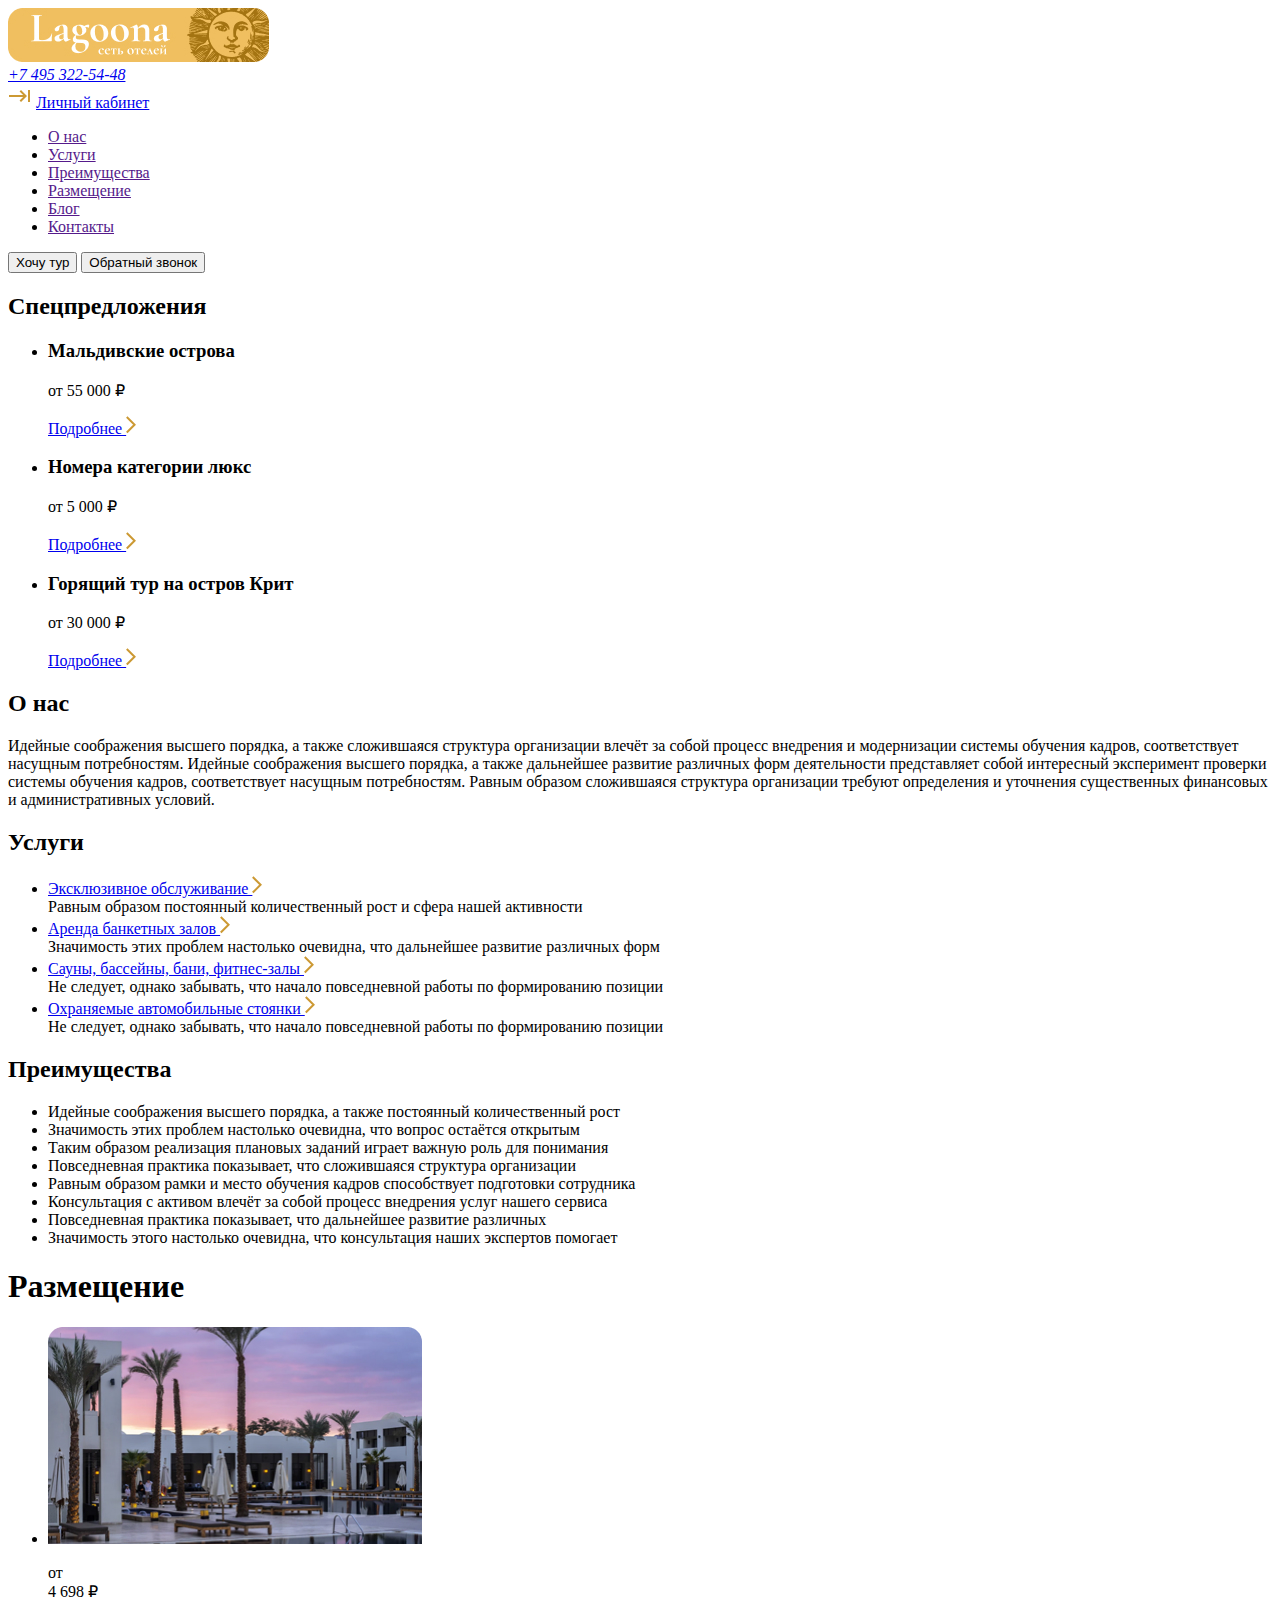
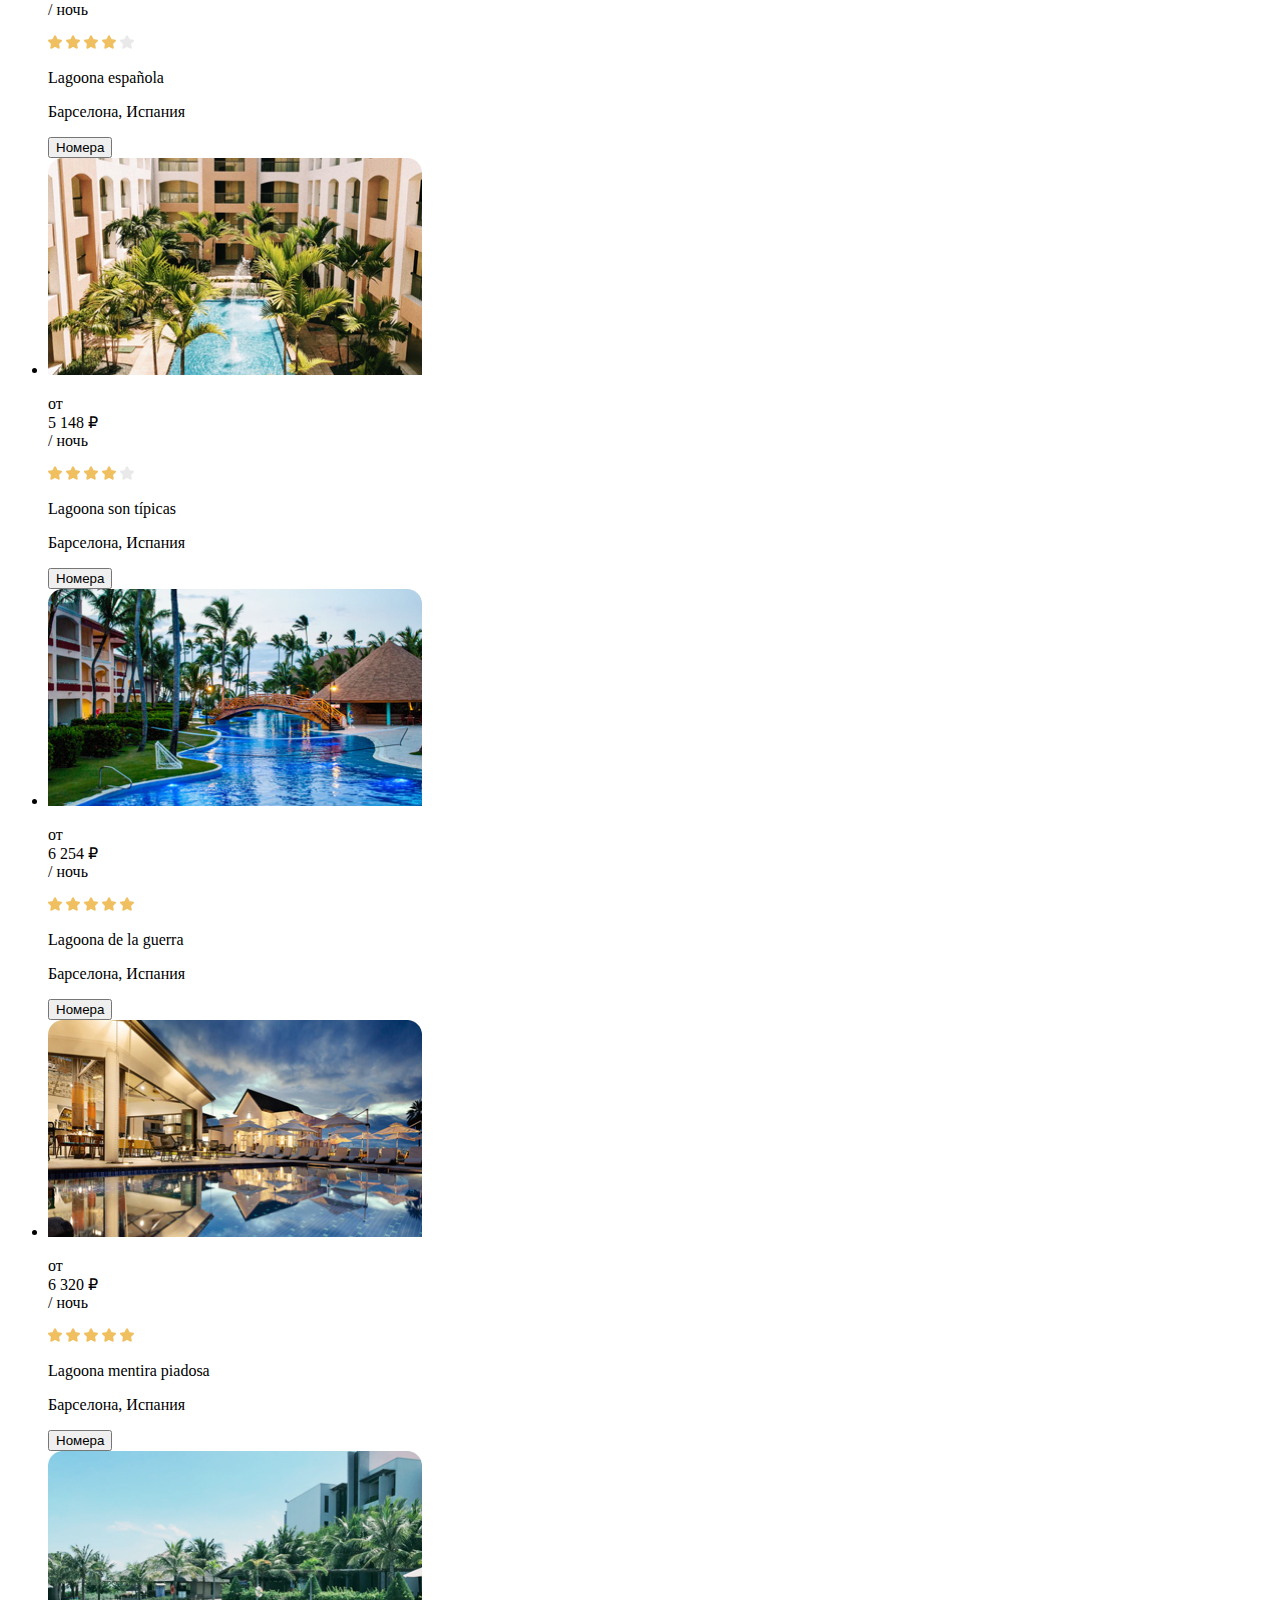
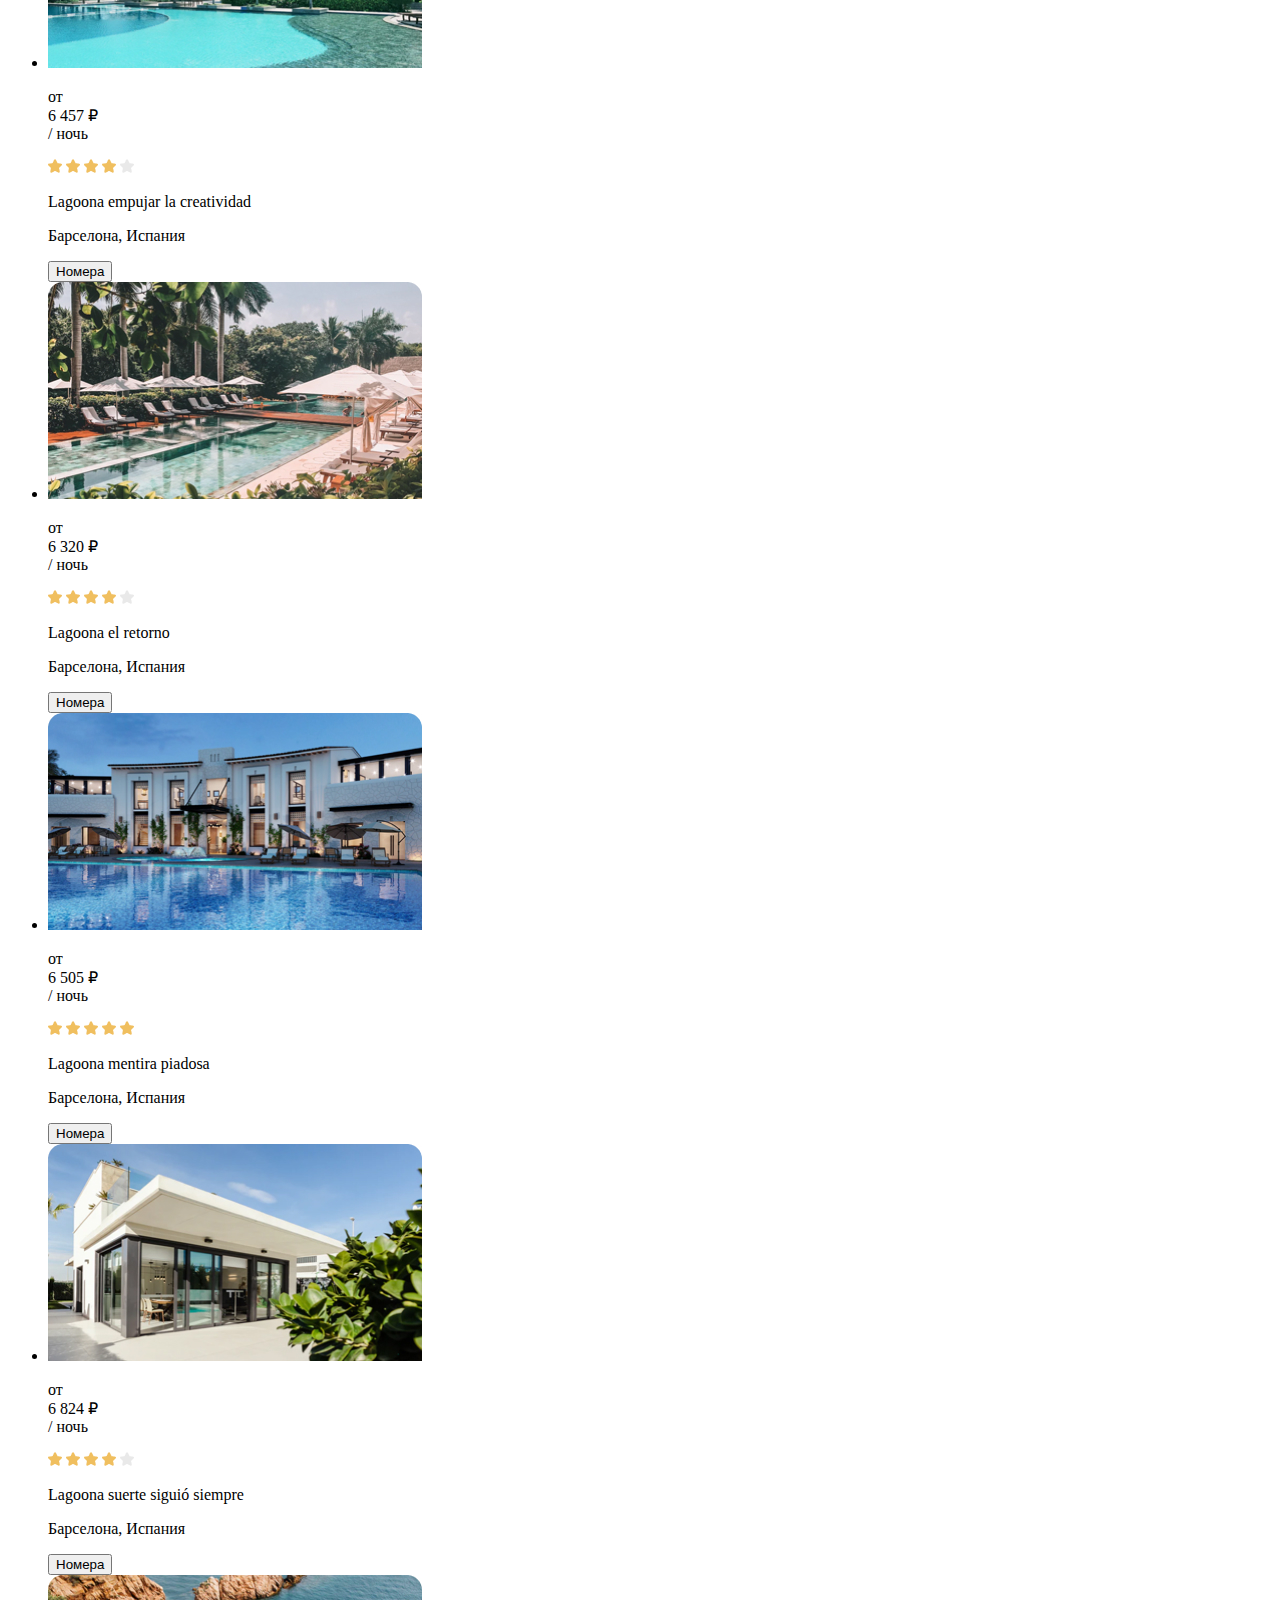
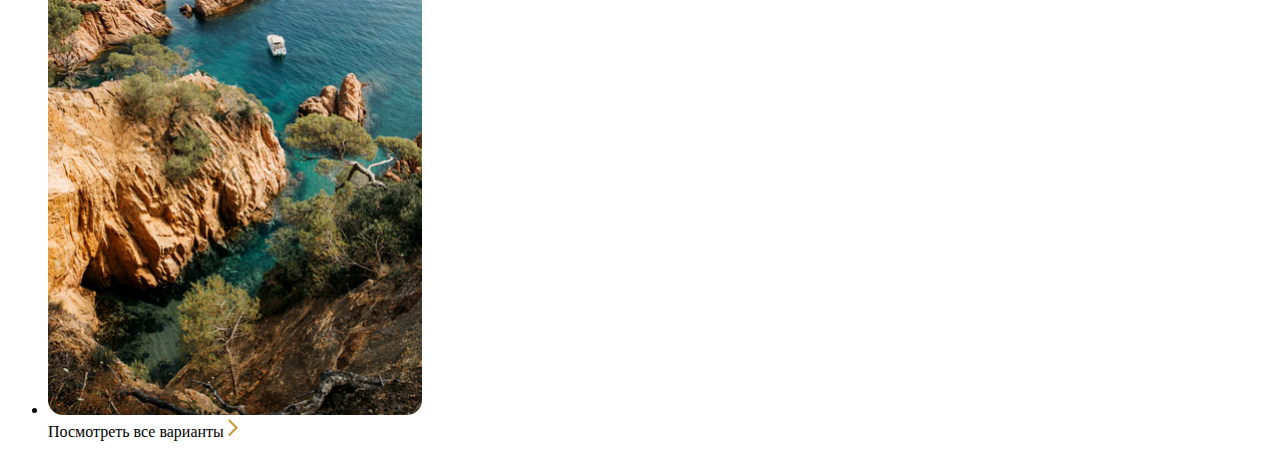
==== hotels.html @ a10544d8 "add hotels.html, folder img" ====
<!DOCTYPE html>
<html lang="en">

<head>
    <meta charset="UTF-8">
    <meta name="viewport" content="width=device-width, initial-scale=1.0">
    <title>Hotels</title>
</head>

<body>
    <header class="header">
        <div class="container">
            <a href="#" class="header-logo">
                <img src="img/logo.jpg" alt="logo" class="header-logo">
            </a>
            <address class="header-contacts">
                <a href="tel:+74953225448">
                    +7&nbsp;495 322-54-48
                </a>
            </address>
            <div class="header-cabinet">
                <svg width="24" height="24" viewbox="0 0 24 24" fill="none" xmlns="http://www.w3.org/2000/svg">
                    <path d="M11.59 7.41L15.17 11H1V13H15.17L11.58 16.59L13 18L19 12L13 6L11.59 7.41ZM20 6V18H22V6H20Z"
                        fill="#CC9933" />
                </svg>
                <a href="#" class="header-cabinet-login">
                    Личный кабинет
                </a>
            </div>
            <div class="header-menu">
                <nav class="header-nav">
                    <ul class="header-list">
                        <li class="header-list-item">
                            <a href="" class="header-link">
                                О нас
                            </a>
                        </li>
                        <li class="header-list-item">
                            <a href="" class="header-link">
                                Услуги
                            </a>
                        </li>
                        <li class="header-list-item">
                            <a href="" class="header-link">
                                Преимущества
                            </a>
                        </li>
                        <li class="header-list-item">
                            <a href="" class="header-link">
                                Размещение
                            </a>
                        </li>
                        <li class="header-list-item">
                            <a href="" class="header-link">
                                Блог
                            </a>
                        </li>
                        <li class="header-list-item">
                            <a href="" class="header-link">
                                Контакты
                            </a>
                        </li>
                    </ul>
                </nav>
                <button class="header-button1">
                    Хочу тур
                </button>
                <button class="header-button2">
                    Обратный звонок
                </button>
            </div>
        </div>
    </header>

    <main class="main">
        <section id="offer" class="offer">
            <div class="container">
                <h2 class="offer-title">
                    Спецпредложения
                </h2>
                <div class="offer-content">
                    <ul class="offer-items">
                        <li class="offer-items">
                            <div class="offer-card">
                                <h3 class="offer-title-card">
                                    Мальдивские острова
                                </h3>
                                <p class="offer-card-price">
                                    от&nbsp;55&nbsp;000&nbsp;₽
                                </p>
                                <a href="#" class="offer-item-more">
                                    Подробнее
                                </a>
                                <svg width="10" height="18" viewbox="0 0 10 18" fill="none"
                                    xmlns="http://www.w3.org/2000/svg">
                                    <path d="M0.778175 1.00002L8.55635 8.7782L0.778175 16.5564" stroke="#CC9933"
                                        stroke-width="2" />
                                </svg>
                            </div>
                        </li>
                        <li class="offer-items">
                            <div class="offer-card">
                                <h3 class="offer-title-card">
                                    Номера категории люкс
                                </h3>
                                <p class="offer-card-price">
                                    от&nbsp;5&nbsp;000&nbsp;₽
                                </p>
                                <a href="#" class="offer-item-more">
                                    Подробнее
                                </a>
                                <svg width="10" height="18" viewbox="0 0 10 18" fill="none"
                                    xmlns="http://www.w3.org/2000/svg">
                                    <path d="M0.778175 1.00002L8.55635 8.7782L0.778175 16.5564" stroke="#CC9933"
                                        stroke-width="2" />
                                </svg>
                            </div>
                        </li>
                        <li class="offer-items">
                            <div class="offer-card">
                                <h3 class="offer-title-card">
                                    Горящий тур на&nbsp;остров Крит
                                </h3>
                                <p class="offer-card-price">
                                    от&nbsp;30&nbsp;000&nbsp;₽
                                </p>
                                <a href="#" class="offer-item-more">
                                    Подробнее
                                </a>
                                <svg width="10" height="18" viewbox="0 0 10 18" fill="none"
                                    xmlns="http://www.w3.org/2000/svg">
                                    <path d="M0.778175 1.00002L8.55635 8.7782L0.778175 16.5564" stroke="#CC9933"
                                        stroke-width="2" />
                                </svg>
                            </div>
                        </li>
                    </ul>
                </div>
            </div>
        </section>
        <section id="about" class="about">
            <h2 class="about-title">
                О&nbsp;нас
            </h2>
            <p class="about-content">
                Идейные соображения высшего порядка, а&nbsp;также сложившаяся структура организации влечёт за&nbsp;собой
                процесс внедрения и&nbsp;модернизации системы обучения кадров, соответствует насущным потребностям.
                Идейные соображения высшего порядка, а&nbsp;также дальнейшее развитие различных форм деятельности
                представляет собой интересный эксперимент проверки системы обучения кадров, соответствует насущным
                потребностям. Равным образом сложившаяся структура организации требуют определения и&nbsp;уточнения
                существенных финансовых
                и&nbsp;административных условий.
            </p>
        </section>
        <section id="services" class="services">
            <div class="container">
                <h2 class="services-title">
                    Услуги
                </h2>
                <div class="services-content">
                    <ul class="services-items">
                        <li class="services-items">
                            <div class="services-card">
                                <a href="#" class="services-link">
                                    Эксклюзивное обслуживание
                                </a>
                                <svg width="10" height="18" viewbox="0 0 10 18" fill="none"
                                    xmlns="http://www.w3.org/2000/svg">
                                    <path d="M0.778175 1.00002L8.55635 8.7782L0.778175 16.5564" stroke="#CC9933"
                                        stroke-width="2" />
                                </svg>
                                <div class="services-card-content">
                                    Равным образом постоянный количественный рост и&nbsp;сфера нашей активности
                                </div>
                            </div>
                        </li>
                        <li class="services-items">
                            <div class="services-card">
                                <a href="#" class="services-link">
                                    Аренда банкетных залов
                                </a>
                                <svg width="10" height="18" viewbox="0 0 10 18" fill="none"
                                    xmlns="http://www.w3.org/2000/svg">
                                    <path d="M0.778175 1.00002L8.55635 8.7782L0.778175 16.5564" stroke="#CC9933"
                                        stroke-width="2" />
                                </svg>
                                <div class="services-card-content">
                                    Значимость этих проблем настолько очевидна, что дальнейшее развитие различных форм
                                </div>
                            </div>
                        </li>
                        <li class="services-items">
                            <div class="services-card">
                                <a href="#" class="services-link">
                                    Сауны, бассейны, бани, фитнес-залы
                                </a>
                                <svg width="10" height="18" viewbox="0 0 10 18" fill="none"
                                    xmlns="http://www.w3.org/2000/svg">
                                    <path d="M0.778175 1.00002L8.55635 8.7782L0.778175 16.5564" stroke="#CC9933"
                                        stroke-width="2" />
                                </svg>
                                <div class="services-card-content">
                                    Не&nbsp;следует, однако забывать, что начало повседневной работы
                                    по&nbsp;формированию позиции
                                </div>
                            </div>
                        </li>
                        <li class="services-items">
                            <div class="services-card">
                                <a href="#" class="services-link">
                                    Охраняемые автомобильные стоянки
                                </a>
                                <svg width="10" height="18" viewbox="0 0 10 18" fill="none"
                                    xmlns="http://www.w3.org/2000/svg">
                                    <path d="M0.778175 1.00002L8.55635 8.7782L0.778175 16.5564" stroke="#CC9933"
                                        stroke-width="2" />
                                </svg>
                                <div class="services-card-content">
                                    Не&nbsp;следует, однако забывать, что начало повседневной работы
                                    по&nbsp;формированию позиции
                                </div>
                            </div>
                        </li>
                    </ul>
                </div>
            </div>
        </section>
        <section id="advantages" class="advantages">
            <div class="container">
                <h2 class="advantages-title">
                    Преимущества
                </h2>
                <ul class="advantages-items">
                    <li class="advantages-items">
                        <div class="advantages-card">
                            Идейные соображения высшего порядка, а&nbsp;также постоянный количественный рост
                        </div>
                    </li>
                    <li class="advantages-items">
                        <div class="advantages-card">
                            Значимость этих проблем настолько очевидна, что вопрос остаётся открытым
                        </div>
                    </li>
                    <li class="advantages-items">
                        <div class="advantages-card">
                            Таким образом реализация плановых заданий играет важную роль для понимания
                        </div>
                    </li>
                    <li class="advantages-items">
                        <div class="advantages-card">
                            Повседневная практика показывает, что сложившаяся структура организации
                        </div>
                    </li>
                    <li class="advantages-items">
                        <div class="advantages-card">
                            Равным образом рамки и&nbsp;место обучения кадров способствует подготовки сотрудника
                        </div>
                    </li>
                    <li class="advantages-items">
                        <div class="advantages-card">
                            Консультация с&nbsp;активом влечёт за&nbsp;собой процесс внедрения услуг нашего сервиса
                        </div>
                    </li>
                    <li class="advantages-items">
                        <div class="advantages-card">
                            Повседневная практика показывает, что дальнейшее развитие различных
                        </div>
                    </li>
                    <li class="advantages-items">
                        <div class="advantages-card">
                            Значимость этого настолько очевидна, что консультация наших экспертов помогает
                        </div>
                    </li>
                </ul>
            </div>
        </section>
        <section id="placing" class="placing">
            <div class="container">
                <h1 class="placing-title">
                    Размещение
                </h1>
                <ul class="placing-items">
                    <li class="placing-items">
                        <img src="img/1.jpg" alt="отель Lagoona española" class="placing-image">
                        <p class="placing-price">
                        <div class="placing-price-from">
                            от
                        </div>
                        <div class="placing-cost">
                            4&nbsp;698&nbsp;₽
                        </div>
                        <div class="placing-price-night">
                            / ночь
                        </div>
                        </p>
                        <div class="rating">
                            <img src="img/star.png" alt="Рейтинг отеля 4 из 5">
                            <img src="img/star.png" alt="">
                            <img src="img/star.png" alt="">
                            <img src="img/star.png" alt="">
                            <img src="img/empty-star.png" alt="">
                        </div>
                        <p class="placing-location-onspain">
                            Lagoona espa&ntilde;ola
                        </p>
                        <p class="placing-location-russian">
                            Барселона, Испания
                        </p>
                        <button class="placing-btn">
                            Номера
                        </button>
                    </li>
                    <li class="placing-items">
                        <img src="img/2.jpg" alt="Lagoona son típicas" class="placing-image">
                        <p class="placing-price">
                        <div class="placing-price-from">
                            от
                        </div>
                        <div class="placing-cost">
                            5&nbsp;148&nbsp;₽
                        </div>
                        <div class="placing-price-night">
                            / ночь
                        </div>
                        </p>
                        <div class="rating">
                            <img src="img/star.png" alt="Рейтинг отеля 4 из 5">
                            <img src="img/star.png" alt="">
                            <img src="img/star.png" alt="">
                            <img src="img/star.png" alt="">
                            <img src="img/empty-star.png" alt="">
                        </div>
                        <p class="placing-location-onspain">
                            Lagoona son t&iacute;picas
                        </p>
                        <p class="placing-location-russian">
                            Барселона, Испания
                        </p>
                        <button class="placing-btn">
                            Номера
                        </button>
                    </li>
                    <li class="placing-items">
                        <img src="img/3.jpg" alt="Lagoona de la guerra" class="placing-image">
                        <p class="placing-price">
                        <div class="placing-price-from">
                            от
                        </div>
                        <div class="placing-cost">
                            6&nbsp;254&nbsp;₽
                        </div>
                        <div class="placing-price-night">
                            / ночь
                        </div>
                        </p>
                        <div class="rating">
                            <img src="img/star.png" alt="Рейтинг отеля 5 из 5">
                            <img src="img/star.png" alt="">
                            <img src="img/star.png" alt="">
                            <img src="img/star.png" alt="">
                            <img src="img/star.png" alt="">
                        </div>
                        <p class="placing-location-onspain">
                            Lagoona de&nbsp;la&nbsp;guerra
                        </p>
                        <p class="placing-location-russian">
                            Барселона, Испания
                        </p>
                        <button class="placing-btn">
                            Номера
                        </button>
                    </li>
                    <li class="placing-items">
                        <img src="img/4.jpg" alt="отель Lagoona mentira piadosa" class="placing-image">
                        <p class="placing-price">
                        <div class="placing-price-from">
                            от
                        </div>
                        <div class="placing-cost">
                            6&nbsp;320&nbsp;₽
                        </div>
                        <div class="placing-price-night">
                            / ночь
                        </div>
                        </p>
                        <div class="rating">
                            <img src="img/star.png" alt="Рейтинг отеля 5 из 5">
                            <img src="img/star.png" alt="">
                            <img src="img/star.png" alt="">
                            <img src="img/star.png" alt="">
                            <img src="img/star.png" alt="">
                        </div>
                        <p class="placing-location-onspain">
                            Lagoona mentira piadosa
                        </p>
                        <p class="placing-location-russian">
                            Барселона, Испания
                        </p>
                        <button class="placing-btn">
                            Номера
                        </button>
                    </li>
                    <li class="placing-items">
                        <img src="img/5.jpg" alt="Lagoona empujar la creatividad" class="placing-image">
                        <p class="placing-price">
                        <div class="placing-price-from">
                            от
                        </div>
                        <div class="placing-cost">
                            6&nbsp;457&nbsp;₽
                        </div>
                        <div class="placing-price-night">
                            / ночь
                        </div>
                        </p>
                        <div class="rating">
                            <img src="img/star.png" alt="Рейтинг отеля 4 из 5">
                            <img src="img/star.png" alt="">
                            <img src="img/star.png" alt="">
                            <img src="img/star.png" alt="">
                            <img src="img/empty-star.png" alt="">
                        </div>
                        <p class="placing-location-onspain">
                            Lagoona empujar la&nbsp;creatividad
                        </p>
                        <p class="placing-location-russian">
                            Барселона, Испания
                        </p>
                        <button class="placing-btn">
                            Номера
                        </button>
                    </li>
                    <li class="placing-items">
                        <img src="img/6.jpg" alt="отель Lagoona el retorno" class="placing-image">
                        <p class="placing-price">
                        <div class="placing-price-from">
                            от
                        </div>
                        <div class="placing-cost">
                            6&nbsp;320&nbsp;₽
                        </div>
                        <div class="placing-price-night">
                            / ночь
                        </div>
                        </p>
                        <div class="rating">
                            <img src="img/star.png" alt="Рейтинг отеля 4 из 5">
                            <img src="img/star.png" alt="">
                            <img src="img/star.png" alt="">
                            <img src="img/star.png" alt="">
                            <img src="img/empty-star.png" alt="">
                        </div>
                        <p class="placing-location-onspain">
                            Lagoona el&nbsp;retorno
                        </p>
                        <p class="placing-location-russian">
                            Барселона, Испания
                        </p>
                        <button class="placing-btn">
                            Номера
                        </button>
                    </li>
                    <li class="placing-items">
                        <img src="img/7.jpg" alt="отель Lagoona mentira piadosa" class="placing-image">
                        <p class="placing-price">
                        <div class="placing-price-from">
                            от
                        </div>
                        <div class="placing-cost">
                            6&nbsp;505&nbsp;₽
                        </div>
                        <div class="placing-price-night">
                            / ночь
                        </div>
                        </p>
                        <div class="rating">
                            <img src="img/star.png" alt="Рейтинг отеля 5 из 5">
                            <img src="img/star.png" alt="">
                            <img src="img/star.png" alt="">
                            <img src="img/star.png" alt="">
                            <img src="img/star.png" alt="">
                        </div>
                        <p class="placing-location-onspain">
                            Lagoona mentira piadosa
                        </p>
                        <p class="placing-location-russian">
                            Барселона, Испания
                        </p>
                        <button class="placing-btn">
                            Номера
                        </button>
                    </li>
                    <li class="placing-items">
                        <img src="img/8.jpg" alt="отель Lagoona suerte siguió siempre" class="placing-image">
                        <p class="placing-price">
                        <div class="placing-price-from">
                            от
                        </div>
                        <div class="placing-cost">
                            6&nbsp;824&nbsp;₽
                        </div>
                        <div class="placing-price-night">
                            / ночь
                        </div>
                        </p>
                        <div class="rating">
                            <img src="img/star.png" alt="Рейтинг отеля 4 из 5">
                            <img src="img/star.png" alt="">
                            <img src="img/star.png" alt="">
                            <img src="img/star.png" alt="">
                            <img src="img/empty-star.png" alt="">
                        </div>
                        <p class="placing-location-onspain">
                            Lagoona suerte sigui&oacute; siempre
                        </p>
                        <p class="placing-location-russian">
                            Барселона, Испания
                        </p>
                        <button class="placing-btn">
                            Номера
                        </button>
                    </li>
                    <li class="placing-items">
                        <img src="img/9.jpg" alt="просмотреть все варианты" class="placing-image">
                        <div class="placing-showmore">
                            Посмотреть все варианты
                            <svg width="10" height="18" viewbox="0 0 10 18" fill="none"
                                xmlns="http://www.w3.org/2000/svg">
                                <path d="M0.778175 1.00002L8.55635 8.7782L0.778175 16.5564" stroke="#CC9933"
                                    stroke-width="2" />
                            </svg>
                        </div>
                    </li>
                </ul>
            </div>
        </section>
    </main>
</body>

</html>
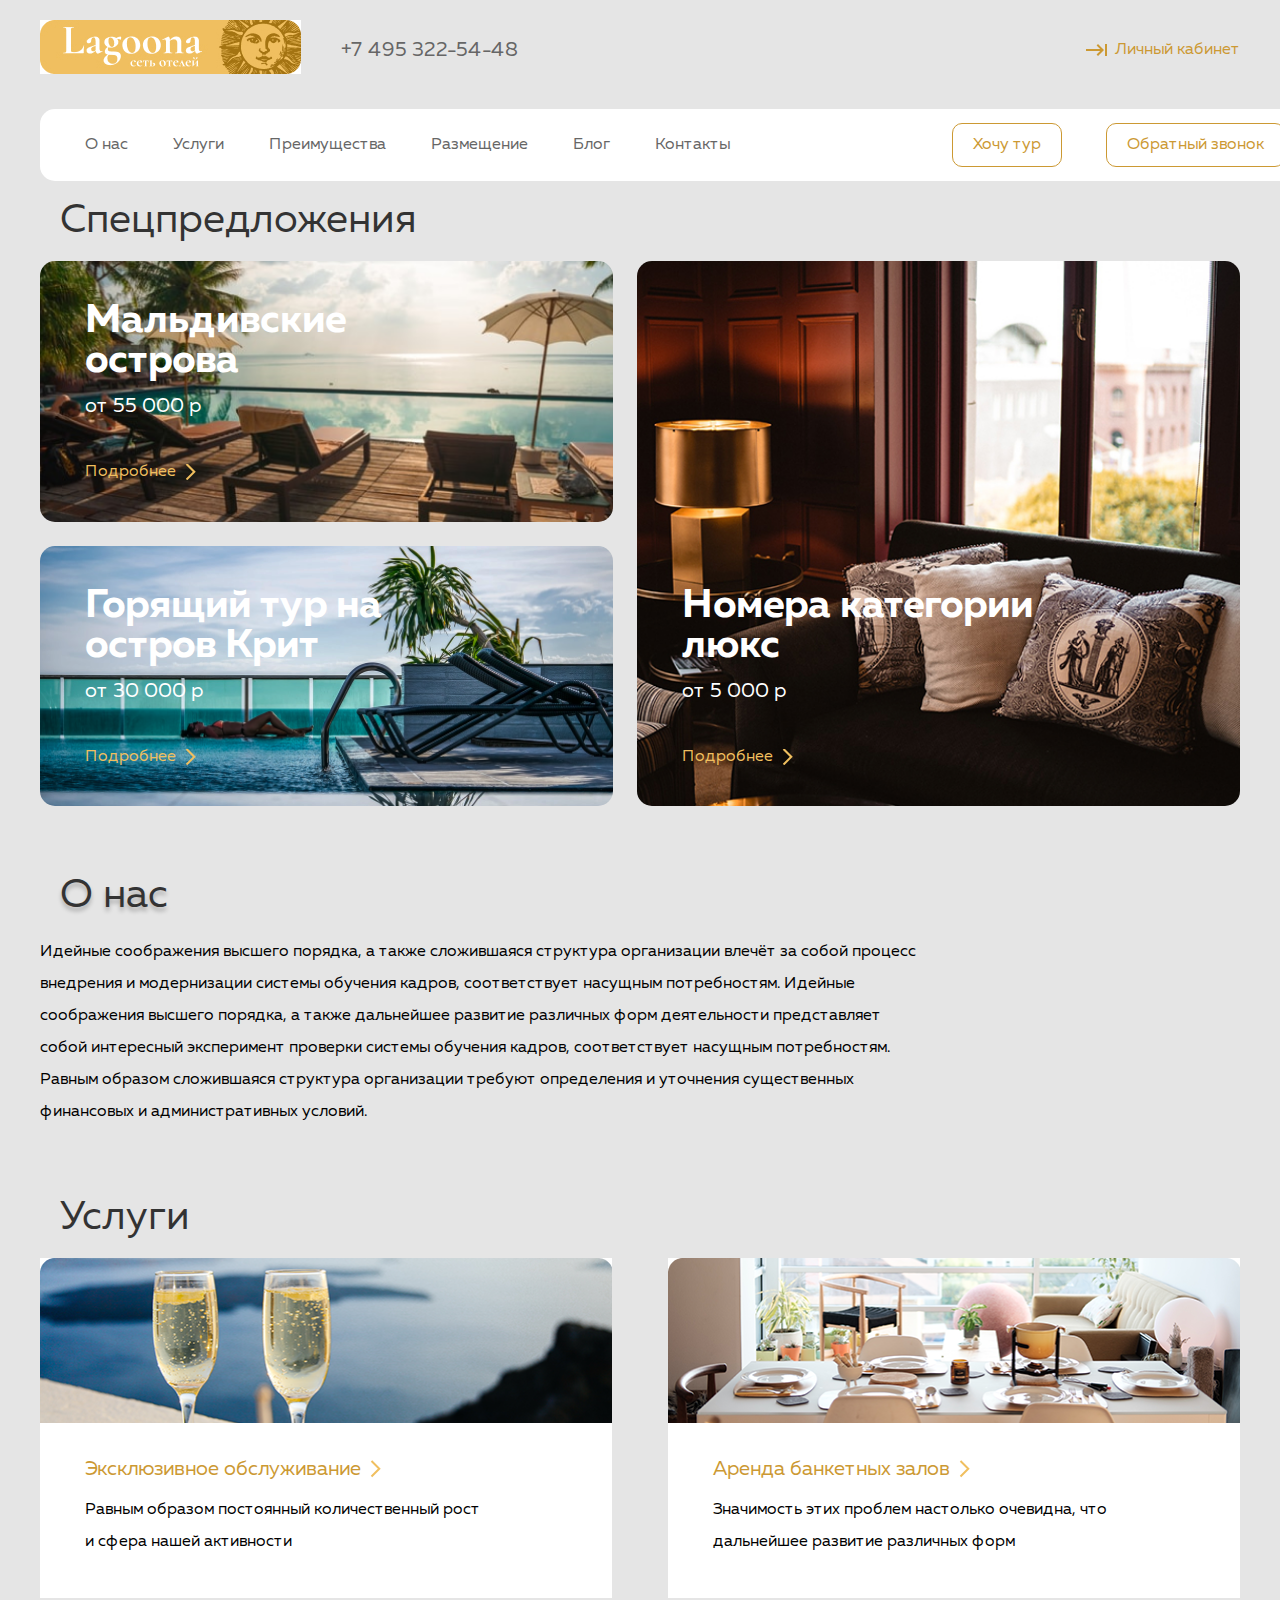
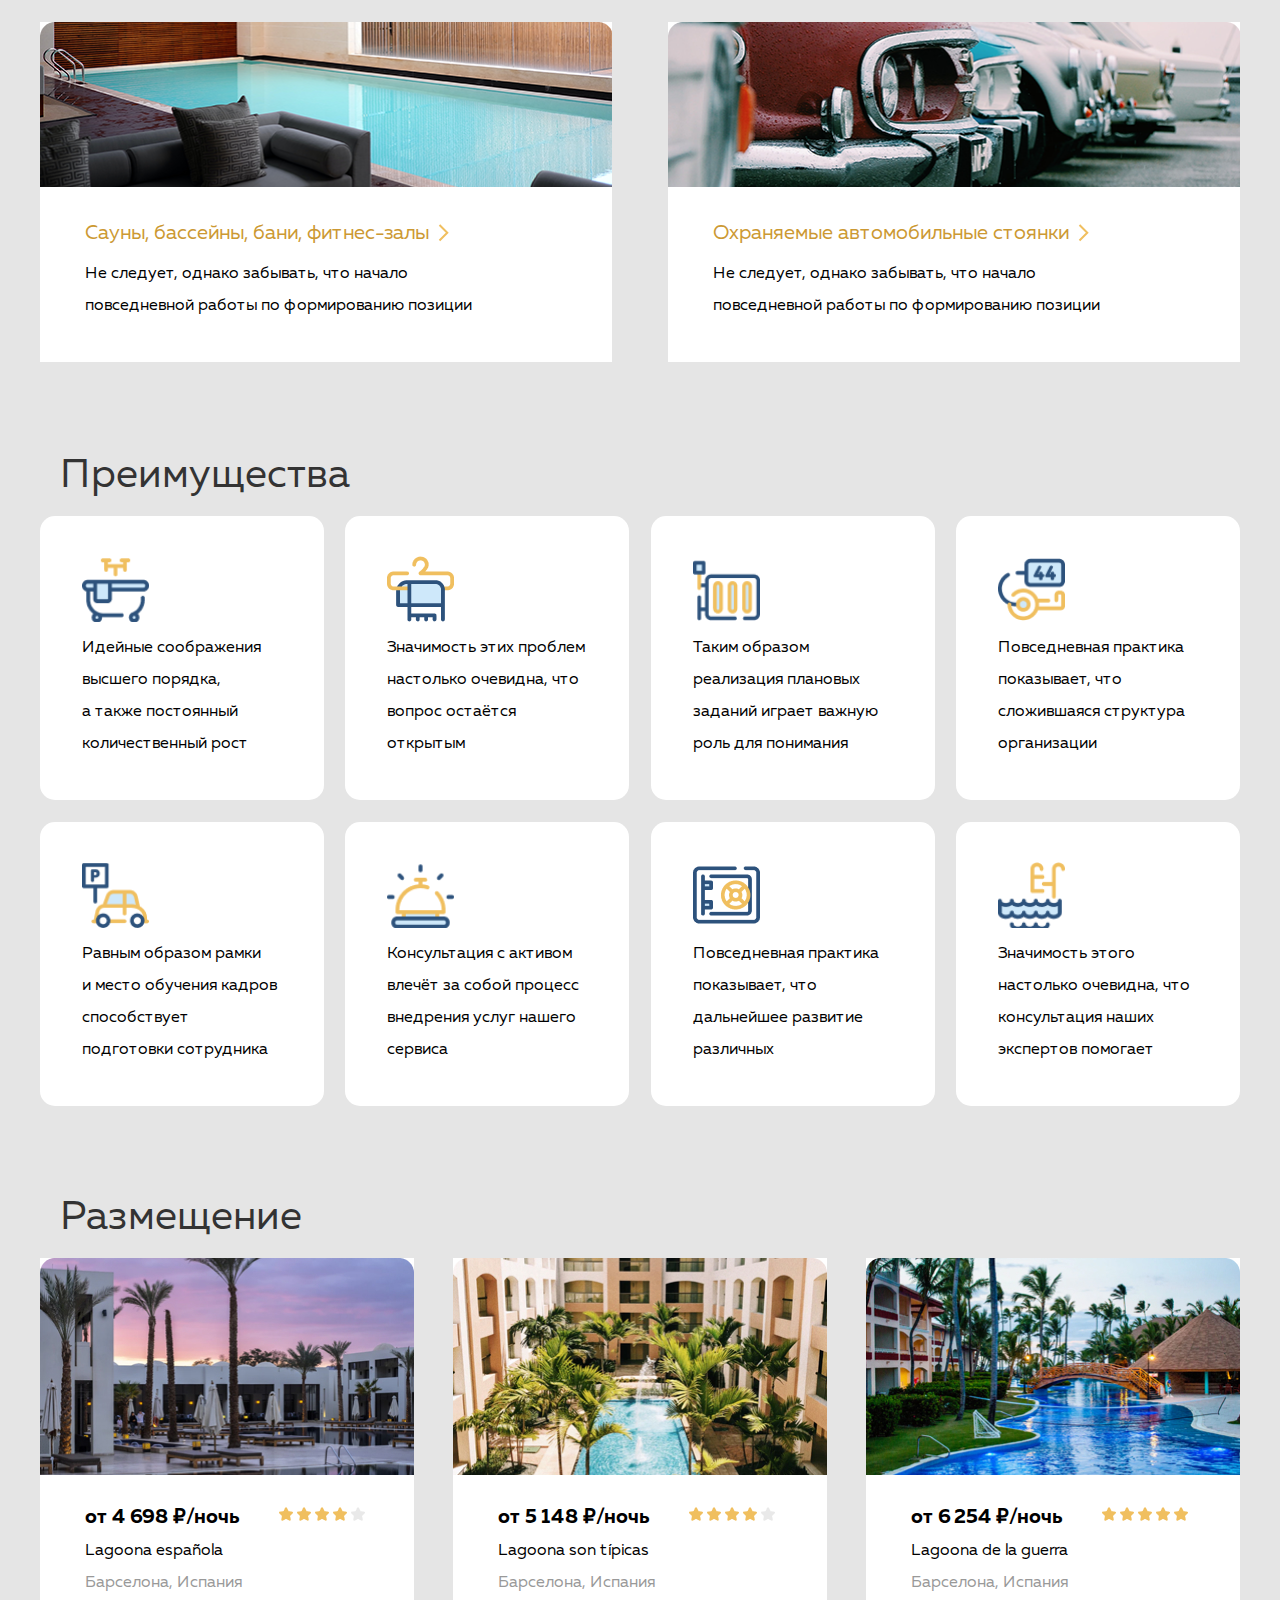
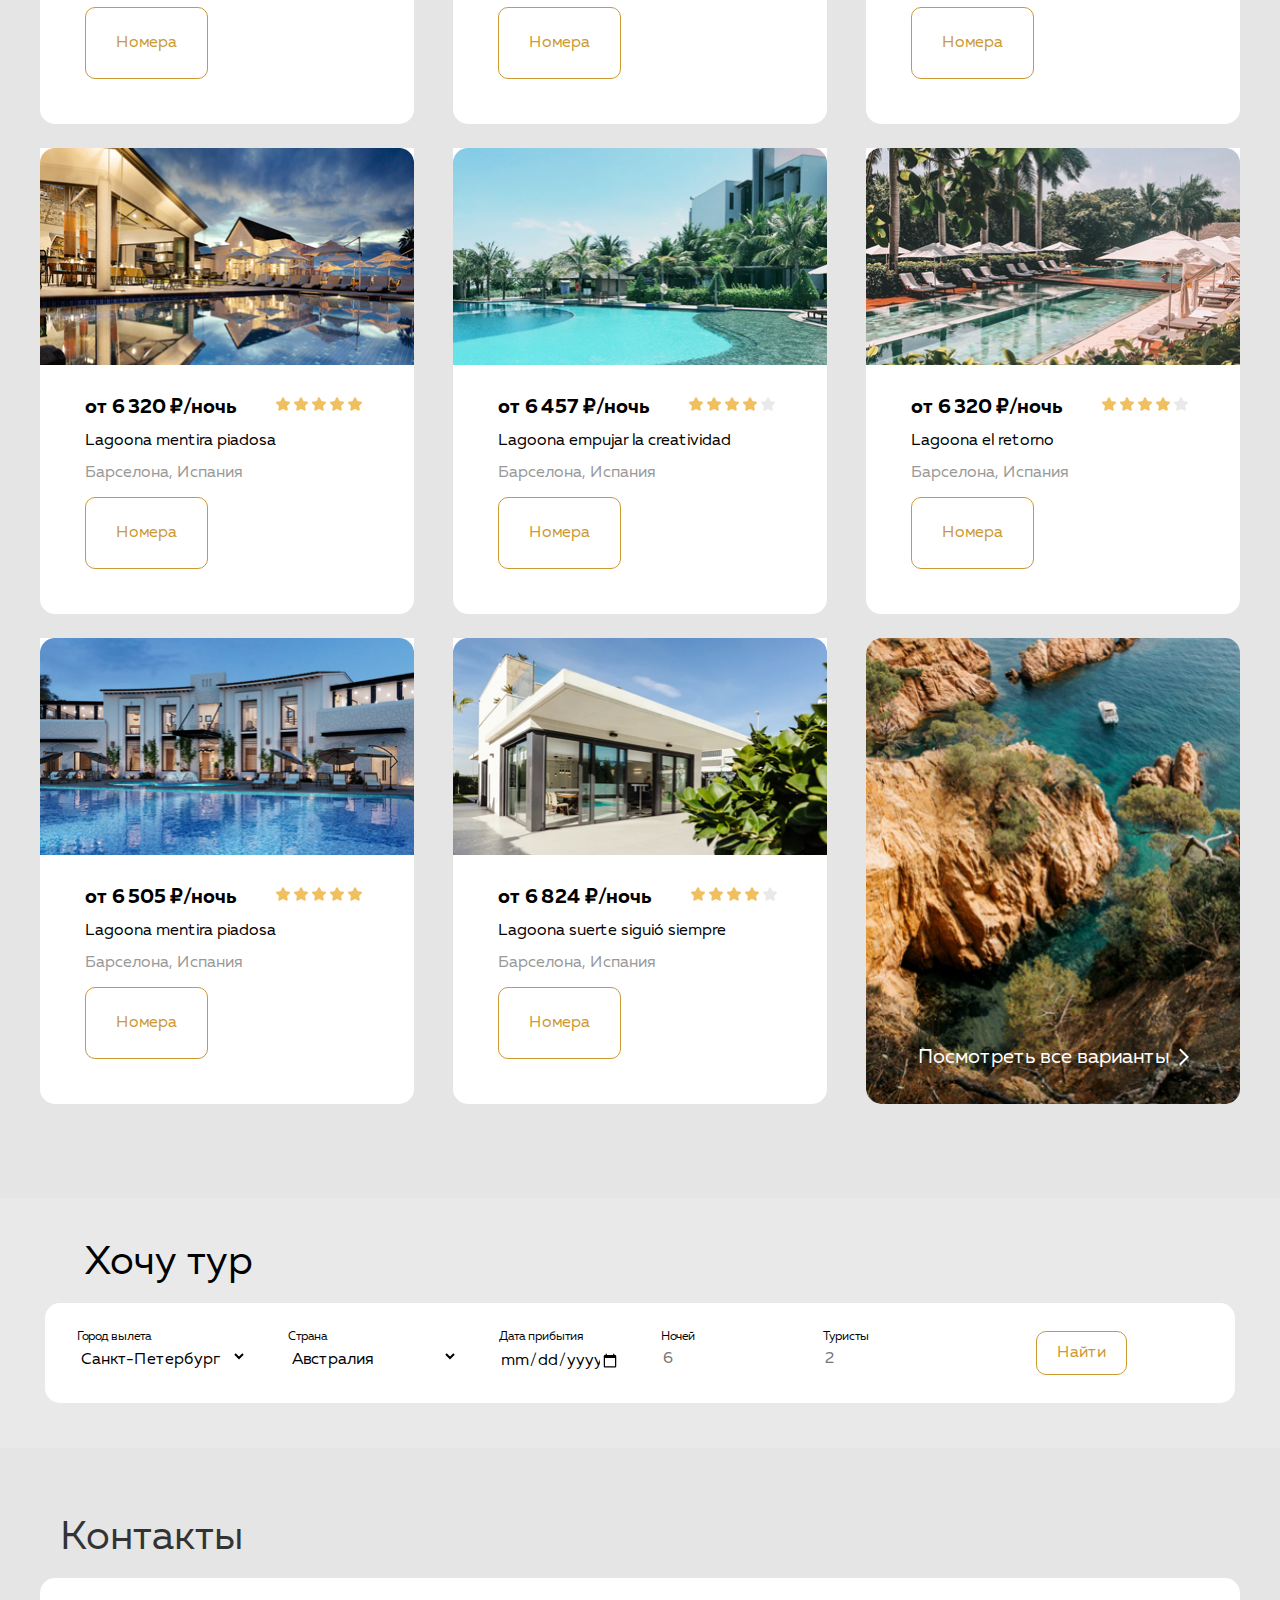
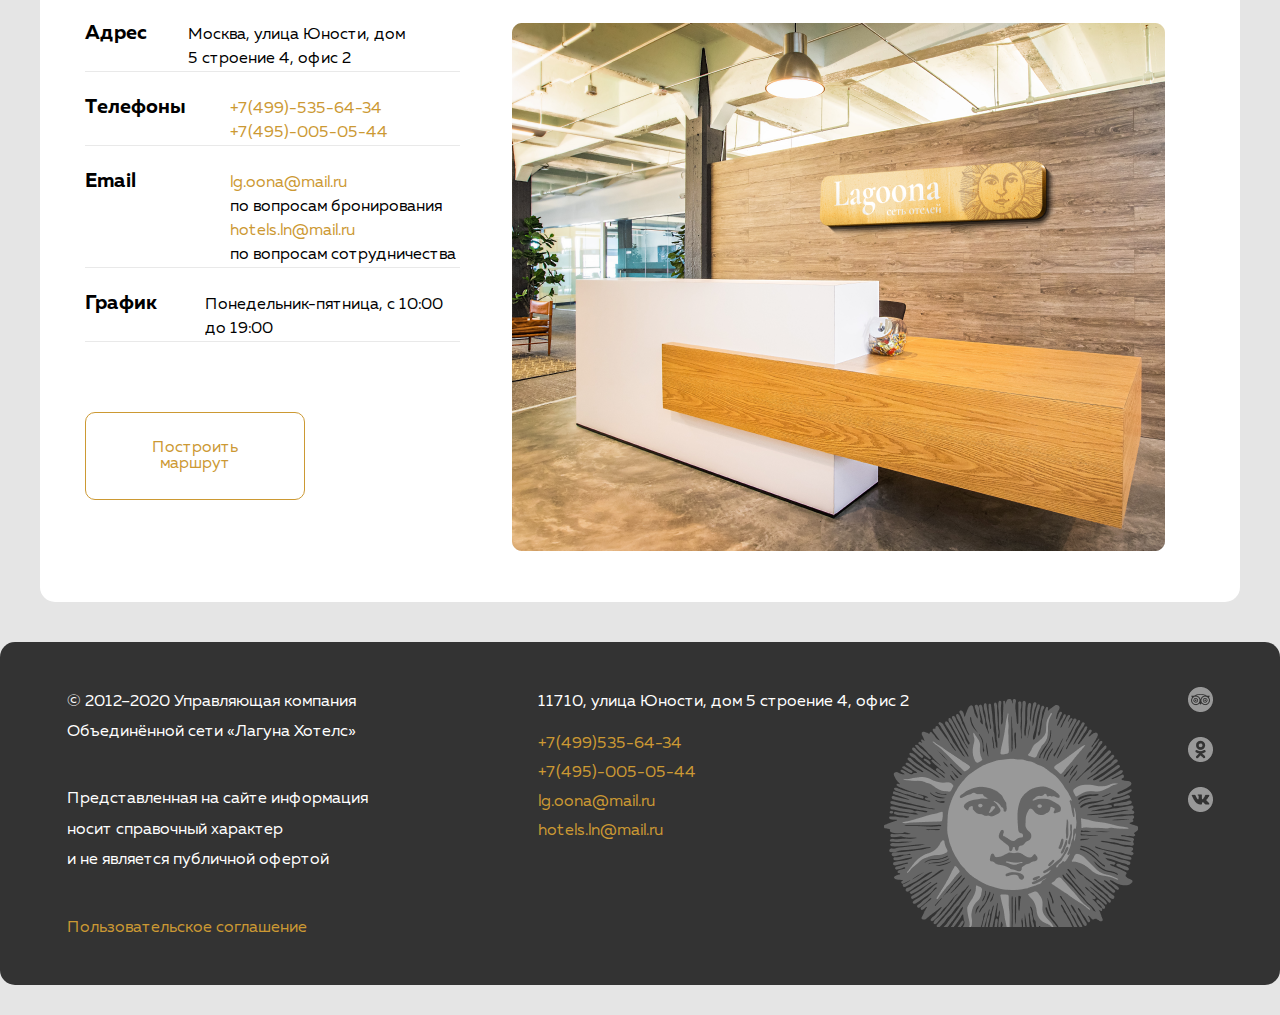
==== commit d37a6e6f: "added fields contacts footer choise tour" ====
--- a/hotels.html
+++ b/hotels.html
@@ -2,539 +2,622 @@
 <html lang="en">
 
 <head>
-    <meta charset="UTF-8">
-    <meta name="viewport" content="width=device-width, initial-scale=1.0">
-    <title>Hotels</title>
+  <meta charset="UTF-8">
+  <meta name="viewport" content="width=device-width, initial-scale=1.0">
+  <title>Hotels</title>
+  <link rel="stylesheet" href="css/normalize.css">
+  <link rel="stylesheet" href="css/style.css">
 </head>
 
 <body>
-    <header class="header">
-        <div class="container">
-            <a href="#" class="header-logo">
-                <img src="img/logo.jpg" alt="logo" class="header-logo">
+  <header class="header  section-offset">
+    <div class="container">
+      <div class="header-top-block">
+        <div class="header-left-top">
+          <a href="#" class="header-logo-link">
+            <img src="img/logo.jpg" alt="logo" class="header-logo">
+          </a>
+          <address class="header-contacts">
+            <a href="tel:+74953225448">
+              +7&nbsp;495 322-54-48
             </a>
-            <address class="header-contacts">
-                <a href="tel:+74953225448">
-                    +7&nbsp;495 322-54-48
-                </a>
-            </address>
-            <div class="header-cabinet">
-                <svg width="24" height="24" viewbox="0 0 24 24" fill="none" xmlns="http://www.w3.org/2000/svg">
-                    <path d="M11.59 7.41L15.17 11H1V13H15.17L11.58 16.59L13 18L19 12L13 6L11.59 7.41ZM20 6V18H22V6H20Z"
-                        fill="#CC9933" />
-                </svg>
-                <a href="#" class="header-cabinet-login">
-                    Личный кабинет
-                </a>
+          </address>
+        </div>
+        <div class="header-cabinet">
+          <a href="#" class="header-cabinet-login">
+            Личный кабинет
+          </a>
+        </div>
+      </div>
+      <div class="header-bottom-block">
+        <nav class="header-nav">
+          <ul class="header-list list-reset">
+            <li class="header-list-item">
+              <a href="" class="header-link">
+                О нас
+              </a>
+            </li>
+            <li class="header-list-item">
+              <a href="" class="header-link">
+                Услуги
+              </a>
+            </li>
+            <li class="header-list-item">
+              <a href="" class="header-link">
+                Преимущества
+              </a>
+            </li>
+            <li class="header-list-item">
+              <a href="" class="header-link">
+                Размещение
+              </a>
+            </li>
+            <li class="header-list-item">
+              <a href="" class="header-link">
+                Блог
+              </a>
+            </li>
+            <li class="header-list-item">
+              <a href="" class="header-link">
+                Контакты
+              </a>
+            </li>
+          </ul>
+        </nav>
+        <div class="header-buttons">
+          <button class="header-button1 btn-reset">
+            Хочу тур
+          </button>
+          <button class="header-button2 btn-reset">
+            Обратный звонок
+          </button>
+        </div>
+      </div>
+    </div>
+  </header>
+
+  <main class="main">
+    <section id="offer" class="offer section-offset">
+      <div class="container">
+        <h2 class="title-h2 offer-h2 section-title">Спецпредложения</h2>
+        <div class="offer-wrap">
+          <div class="offer-left">
+            <article class="offer-card offer-card1">
+              <h3 class="offer-h3">Мальдивские острова</h3>
+              <span class="offer-price">от 55 000 р</span>
+              <div class="offer-more">
+                <a class="more" src="#" alt="">Подробнее</a>
+              </div>
+            </article>
+            <article class="offer-card offer-card2">
+              <h3 class="offer-h3">Горящий тур на остров Крит</h3>
+              <span class="offer-price">от 30 000 р</span>
+              <div class="offer-more">
+                <a class="more" src="#" alt="">Подробнее</a>
+              </div>
+            </article>
+          </div>
+          <article class="offer-card offer-right">
+            <h3 class="offer-h3">Номера категории люкс</h3>
+            <span class="offer-price">от 5 000 р</span>
+            <div class="offer-more">
+              <a class="more" src="#" alt="">Подробнее</a>
             </div>
-            <div class="header-menu">
-                <nav class="header-nav">
-                    <ul class="header-list">
-                        <li class="header-list-item">
-                            <a href="" class="header-link">
-                                О нас
-                            </a>
-                        </li>
-                        <li class="header-list-item">
-                            <a href="" class="header-link">
-                                Услуги
-                            </a>
-                        </li>
-                        <li class="header-list-item">
-                            <a href="" class="header-link">
-                                Преимущества
-                            </a>
-                        </li>
-                        <li class="header-list-item">
-                            <a href="" class="header-link">
-                                Размещение
-                            </a>
-                        </li>
-                        <li class="header-list-item">
-                            <a href="" class="header-link">
-                                Блог
-                            </a>
-                        </li>
-                        <li class="header-list-item">
-                            <a href="" class="header-link">
-                                Контакты
-                            </a>
-                        </li>
-                    </ul>
-                </nav>
-                <button class="header-button1">
-                    Хочу тур
-                </button>
-                <button class="header-button2">
-                    Обратный звонок
-                </button>
-            </div>
-        </div>
-    </header>
-
-    <main class="main">
-        <section id="offer" class="offer">
-            <div class="container">
-                <h2 class="offer-title">
-                    Спецпредложения
-                </h2>
-                <div class="offer-content">
-                    <ul class="offer-items">
-                        <li class="offer-items">
-                            <div class="offer-card">
-                                <h3 class="offer-title-card">
-                                    Мальдивские острова
-                                </h3>
-                                <p class="offer-card-price">
-                                    от&nbsp;55&nbsp;000&nbsp;₽
-                                </p>
-                                <a href="#" class="offer-item-more">
-                                    Подробнее
-                                </a>
-                                <svg width="10" height="18" viewbox="0 0 10 18" fill="none"
-                                    xmlns="http://www.w3.org/2000/svg">
-                                    <path d="M0.778175 1.00002L8.55635 8.7782L0.778175 16.5564" stroke="#CC9933"
-                                        stroke-width="2" />
-                                </svg>
-                            </div>
-                        </li>
-                        <li class="offer-items">
-                            <div class="offer-card">
-                                <h3 class="offer-title-card">
-                                    Номера категории люкс
-                                </h3>
-                                <p class="offer-card-price">
-                                    от&nbsp;5&nbsp;000&nbsp;₽
-                                </p>
-                                <a href="#" class="offer-item-more">
-                                    Подробнее
-                                </a>
-                                <svg width="10" height="18" viewbox="0 0 10 18" fill="none"
-                                    xmlns="http://www.w3.org/2000/svg">
-                                    <path d="M0.778175 1.00002L8.55635 8.7782L0.778175 16.5564" stroke="#CC9933"
-                                        stroke-width="2" />
-                                </svg>
-                            </div>
-                        </li>
-                        <li class="offer-items">
-                            <div class="offer-card">
-                                <h3 class="offer-title-card">
-                                    Горящий тур на&nbsp;остров Крит
-                                </h3>
-                                <p class="offer-card-price">
-                                    от&nbsp;30&nbsp;000&nbsp;₽
-                                </p>
-                                <a href="#" class="offer-item-more">
-                                    Подробнее
-                                </a>
-                                <svg width="10" height="18" viewbox="0 0 10 18" fill="none"
-                                    xmlns="http://www.w3.org/2000/svg">
-                                    <path d="M0.778175 1.00002L8.55635 8.7782L0.778175 16.5564" stroke="#CC9933"
-                                        stroke-width="2" />
-                                </svg>
-                            </div>
-                        </li>
-                    </ul>
-                </div>
-            </div>
-        </section>
-        <section id="about" class="about">
-            <h2 class="about-title">
-                О&nbsp;нас
-            </h2>
-            <p class="about-content">
-                Идейные соображения высшего порядка, а&nbsp;также сложившаяся структура организации влечёт за&nbsp;собой
-                процесс внедрения и&nbsp;модернизации системы обучения кадров, соответствует насущным потребностям.
-                Идейные соображения высшего порядка, а&nbsp;также дальнейшее развитие различных форм деятельности
-                представляет собой интересный эксперимент проверки системы обучения кадров, соответствует насущным
-                потребностям. Равным образом сложившаяся структура организации требуют определения и&nbsp;уточнения
-                существенных финансовых
-                и&nbsp;административных условий.
-            </p>
-        </section>
-        <section id="services" class="services">
-            <div class="container">
-                <h2 class="services-title">
-                    Услуги
-                </h2>
-                <div class="services-content">
-                    <ul class="services-items">
-                        <li class="services-items">
-                            <div class="services-card">
-                                <a href="#" class="services-link">
-                                    Эксклюзивное обслуживание
-                                </a>
-                                <svg width="10" height="18" viewbox="0 0 10 18" fill="none"
-                                    xmlns="http://www.w3.org/2000/svg">
-                                    <path d="M0.778175 1.00002L8.55635 8.7782L0.778175 16.5564" stroke="#CC9933"
-                                        stroke-width="2" />
-                                </svg>
-                                <div class="services-card-content">
-                                    Равным образом постоянный количественный рост и&nbsp;сфера нашей активности
-                                </div>
-                            </div>
-                        </li>
-                        <li class="services-items">
-                            <div class="services-card">
-                                <a href="#" class="services-link">
-                                    Аренда банкетных залов
-                                </a>
-                                <svg width="10" height="18" viewbox="0 0 10 18" fill="none"
-                                    xmlns="http://www.w3.org/2000/svg">
-                                    <path d="M0.778175 1.00002L8.55635 8.7782L0.778175 16.5564" stroke="#CC9933"
-                                        stroke-width="2" />
-                                </svg>
-                                <div class="services-card-content">
-                                    Значимость этих проблем настолько очевидна, что дальнейшее развитие различных форм
-                                </div>
-                            </div>
-                        </li>
-                        <li class="services-items">
-                            <div class="services-card">
-                                <a href="#" class="services-link">
-                                    Сауны, бассейны, бани, фитнес-залы
-                                </a>
-                                <svg width="10" height="18" viewbox="0 0 10 18" fill="none"
-                                    xmlns="http://www.w3.org/2000/svg">
-                                    <path d="M0.778175 1.00002L8.55635 8.7782L0.778175 16.5564" stroke="#CC9933"
-                                        stroke-width="2" />
-                                </svg>
-                                <div class="services-card-content">
-                                    Не&nbsp;следует, однако забывать, что начало повседневной работы
-                                    по&nbsp;формированию позиции
-                                </div>
-                            </div>
-                        </li>
-                        <li class="services-items">
-                            <div class="services-card">
-                                <a href="#" class="services-link">
-                                    Охраняемые автомобильные стоянки
-                                </a>
-                                <svg width="10" height="18" viewbox="0 0 10 18" fill="none"
-                                    xmlns="http://www.w3.org/2000/svg">
-                                    <path d="M0.778175 1.00002L8.55635 8.7782L0.778175 16.5564" stroke="#CC9933"
-                                        stroke-width="2" />
-                                </svg>
-                                <div class="services-card-content">
-                                    Не&nbsp;следует, однако забывать, что начало повседневной работы
-                                    по&nbsp;формированию позиции
-                                </div>
-                            </div>
-                        </li>
-                    </ul>
-                </div>
-            </div>
-        </section>
-        <section id="advantages" class="advantages">
-            <div class="container">
-                <h2 class="advantages-title">
-                    Преимущества
-                </h2>
-                <ul class="advantages-items">
-                    <li class="advantages-items">
-                        <div class="advantages-card">
-                            Идейные соображения высшего порядка, а&nbsp;также постоянный количественный рост
-                        </div>
-                    </li>
-                    <li class="advantages-items">
-                        <div class="advantages-card">
-                            Значимость этих проблем настолько очевидна, что вопрос остаётся открытым
-                        </div>
-                    </li>
-                    <li class="advantages-items">
-                        <div class="advantages-card">
-                            Таким образом реализация плановых заданий играет важную роль для понимания
-                        </div>
-                    </li>
-                    <li class="advantages-items">
-                        <div class="advantages-card">
-                            Повседневная практика показывает, что сложившаяся структура организации
-                        </div>
-                    </li>
-                    <li class="advantages-items">
-                        <div class="advantages-card">
-                            Равным образом рамки и&nbsp;место обучения кадров способствует подготовки сотрудника
-                        </div>
-                    </li>
-                    <li class="advantages-items">
-                        <div class="advantages-card">
-                            Консультация с&nbsp;активом влечёт за&nbsp;собой процесс внедрения услуг нашего сервиса
-                        </div>
-                    </li>
-                    <li class="advantages-items">
-                        <div class="advantages-card">
-                            Повседневная практика показывает, что дальнейшее развитие различных
-                        </div>
-                    </li>
-                    <li class="advantages-items">
-                        <div class="advantages-card">
-                            Значимость этого настолько очевидна, что консультация наших экспертов помогает
-                        </div>
-                    </li>
-                </ul>
-            </div>
-        </section>
-        <section id="placing" class="placing">
-            <div class="container">
-                <h1 class="placing-title">
-                    Размещение
-                </h1>
-                <ul class="placing-items">
-                    <li class="placing-items">
-                        <img src="img/1.jpg" alt="отель Lagoona española" class="placing-image">
-                        <p class="placing-price">
-                        <div class="placing-price-from">
-                            от
-                        </div>
-                        <div class="placing-cost">
-                            4&nbsp;698&nbsp;₽
-                        </div>
-                        <div class="placing-price-night">
-                            / ночь
-                        </div>
-                        </p>
-                        <div class="rating">
-                            <img src="img/star.png" alt="Рейтинг отеля 4 из 5">
-                            <img src="img/star.png" alt="">
-                            <img src="img/star.png" alt="">
-                            <img src="img/star.png" alt="">
-                            <img src="img/empty-star.png" alt="">
-                        </div>
-                        <p class="placing-location-onspain">
-                            Lagoona espa&ntilde;ola
-                        </p>
-                        <p class="placing-location-russian">
-                            Барселона, Испания
-                        </p>
-                        <button class="placing-btn">
-                            Номера
-                        </button>
-                    </li>
-                    <li class="placing-items">
-                        <img src="img/2.jpg" alt="Lagoona son típicas" class="placing-image">
-                        <p class="placing-price">
-                        <div class="placing-price-from">
-                            от
-                        </div>
-                        <div class="placing-cost">
-                            5&nbsp;148&nbsp;₽
-                        </div>
-                        <div class="placing-price-night">
-                            / ночь
-                        </div>
-                        </p>
-                        <div class="rating">
-                            <img src="img/star.png" alt="Рейтинг отеля 4 из 5">
-                            <img src="img/star.png" alt="">
-                            <img src="img/star.png" alt="">
-                            <img src="img/star.png" alt="">
-                            <img src="img/empty-star.png" alt="">
-                        </div>
-                        <p class="placing-location-onspain">
-                            Lagoona son t&iacute;picas
-                        </p>
-                        <p class="placing-location-russian">
-                            Барселона, Испания
-                        </p>
-                        <button class="placing-btn">
-                            Номера
-                        </button>
-                    </li>
-                    <li class="placing-items">
-                        <img src="img/3.jpg" alt="Lagoona de la guerra" class="placing-image">
-                        <p class="placing-price">
-                        <div class="placing-price-from">
-                            от
-                        </div>
-                        <div class="placing-cost">
-                            6&nbsp;254&nbsp;₽
-                        </div>
-                        <div class="placing-price-night">
-                            / ночь
-                        </div>
-                        </p>
-                        <div class="rating">
-                            <img src="img/star.png" alt="Рейтинг отеля 5 из 5">
-                            <img src="img/star.png" alt="">
-                            <img src="img/star.png" alt="">
-                            <img src="img/star.png" alt="">
-                            <img src="img/star.png" alt="">
-                        </div>
-                        <p class="placing-location-onspain">
-                            Lagoona de&nbsp;la&nbsp;guerra
-                        </p>
-                        <p class="placing-location-russian">
-                            Барселона, Испания
-                        </p>
-                        <button class="placing-btn">
-                            Номера
-                        </button>
-                    </li>
-                    <li class="placing-items">
-                        <img src="img/4.jpg" alt="отель Lagoona mentira piadosa" class="placing-image">
-                        <p class="placing-price">
-                        <div class="placing-price-from">
-                            от
-                        </div>
-                        <div class="placing-cost">
-                            6&nbsp;320&nbsp;₽
-                        </div>
-                        <div class="placing-price-night">
-                            / ночь
-                        </div>
-                        </p>
-                        <div class="rating">
-                            <img src="img/star.png" alt="Рейтинг отеля 5 из 5">
-                            <img src="img/star.png" alt="">
-                            <img src="img/star.png" alt="">
-                            <img src="img/star.png" alt="">
-                            <img src="img/star.png" alt="">
-                        </div>
-                        <p class="placing-location-onspain">
-                            Lagoona mentira piadosa
-                        </p>
-                        <p class="placing-location-russian">
-                            Барселона, Испания
-                        </p>
-                        <button class="placing-btn">
-                            Номера
-                        </button>
-                    </li>
-                    <li class="placing-items">
-                        <img src="img/5.jpg" alt="Lagoona empujar la creatividad" class="placing-image">
-                        <p class="placing-price">
-                        <div class="placing-price-from">
-                            от
-                        </div>
-                        <div class="placing-cost">
-                            6&nbsp;457&nbsp;₽
-                        </div>
-                        <div class="placing-price-night">
-                            / ночь
-                        </div>
-                        </p>
-                        <div class="rating">
-                            <img src="img/star.png" alt="Рейтинг отеля 4 из 5">
-                            <img src="img/star.png" alt="">
-                            <img src="img/star.png" alt="">
-                            <img src="img/star.png" alt="">
-                            <img src="img/empty-star.png" alt="">
-                        </div>
-                        <p class="placing-location-onspain">
-                            Lagoona empujar la&nbsp;creatividad
-                        </p>
-                        <p class="placing-location-russian">
-                            Барселона, Испания
-                        </p>
-                        <button class="placing-btn">
-                            Номера
-                        </button>
-                    </li>
-                    <li class="placing-items">
-                        <img src="img/6.jpg" alt="отель Lagoona el retorno" class="placing-image">
-                        <p class="placing-price">
-                        <div class="placing-price-from">
-                            от
-                        </div>
-                        <div class="placing-cost">
-                            6&nbsp;320&nbsp;₽
-                        </div>
-                        <div class="placing-price-night">
-                            / ночь
-                        </div>
-                        </p>
-                        <div class="rating">
-                            <img src="img/star.png" alt="Рейтинг отеля 4 из 5">
-                            <img src="img/star.png" alt="">
-                            <img src="img/star.png" alt="">
-                            <img src="img/star.png" alt="">
-                            <img src="img/empty-star.png" alt="">
-                        </div>
-                        <p class="placing-location-onspain">
-                            Lagoona el&nbsp;retorno
-                        </p>
-                        <p class="placing-location-russian">
-                            Барселона, Испания
-                        </p>
-                        <button class="placing-btn">
-                            Номера
-                        </button>
-                    </li>
-                    <li class="placing-items">
-                        <img src="img/7.jpg" alt="отель Lagoona mentira piadosa" class="placing-image">
-                        <p class="placing-price">
-                        <div class="placing-price-from">
-                            от
-                        </div>
-                        <div class="placing-cost">
-                            6&nbsp;505&nbsp;₽
-                        </div>
-                        <div class="placing-price-night">
-                            / ночь
-                        </div>
-                        </p>
-                        <div class="rating">
-                            <img src="img/star.png" alt="Рейтинг отеля 5 из 5">
-                            <img src="img/star.png" alt="">
-                            <img src="img/star.png" alt="">
-                            <img src="img/star.png" alt="">
-                            <img src="img/star.png" alt="">
-                        </div>
-                        <p class="placing-location-onspain">
-                            Lagoona mentira piadosa
-                        </p>
-                        <p class="placing-location-russian">
-                            Барселона, Испания
-                        </p>
-                        <button class="placing-btn">
-                            Номера
-                        </button>
-                    </li>
-                    <li class="placing-items">
-                        <img src="img/8.jpg" alt="отель Lagoona suerte siguió siempre" class="placing-image">
-                        <p class="placing-price">
-                        <div class="placing-price-from">
-                            от
-                        </div>
-                        <div class="placing-cost">
-                            6&nbsp;824&nbsp;₽
-                        </div>
-                        <div class="placing-price-night">
-                            / ночь
-                        </div>
-                        </p>
-                        <div class="rating">
-                            <img src="img/star.png" alt="Рейтинг отеля 4 из 5">
-                            <img src="img/star.png" alt="">
-                            <img src="img/star.png" alt="">
-                            <img src="img/star.png" alt="">
-                            <img src="img/empty-star.png" alt="">
-                        </div>
-                        <p class="placing-location-onspain">
-                            Lagoona suerte sigui&oacute; siempre
-                        </p>
-                        <p class="placing-location-russian">
-                            Барселона, Испания
-                        </p>
-                        <button class="placing-btn">
-                            Номера
-                        </button>
-                    </li>
-                    <li class="placing-items">
-                        <img src="img/9.jpg" alt="просмотреть все варианты" class="placing-image">
-                        <div class="placing-showmore">
-                            Посмотреть все варианты
-                            <svg width="10" height="18" viewbox="0 0 10 18" fill="none"
-                                xmlns="http://www.w3.org/2000/svg">
-                                <path d="M0.778175 1.00002L8.55635 8.7782L0.778175 16.5564" stroke="#CC9933"
-                                    stroke-width="2" />
-                            </svg>
-                        </div>
-                    </li>
-                </ul>
-            </div>
-        </section>
-    </main>
+          </article>
+        </div>
+      </div>
+    </section>
+    <section id="about" class="about section-offset">
+      <div class="container">
+        <h2 class="about-title section-title">
+          О&nbsp;нас
+        </h2>
+        <p class="about-content">
+          Идейные соображения высшего порядка, а&nbsp;также сложившаяся структура организации влечёт за&nbsp;собой
+          процесс внедрения и&nbsp;модернизации системы обучения кадров, соответствует насущным потребностям.
+          Идейные соображения высшего порядка, а&nbsp;также дальнейшее развитие различных форм деятельности
+          представляет собой интересный эксперимент проверки системы обучения кадров, соответствует насущным
+          потребностям. Равным образом сложившаяся структура организации требуют определения и&nbsp;уточнения
+          существенных финансовых
+          и&nbsp;административных условий.
+        </p>
+      </div>
+    </section>
+    <section id="services" class="services section-offset">
+      <div class="container">
+        <h2 class="services-title section-title">
+          Услуги
+        </h2>
+        <div class="services-content">
+          <ul class="services-list list-reset">
+            <li class="services-items">
+              <div class="services-card-img" style="background-image: url('../img/Шампанское.png')"></div>
+              <div class="services-card-content">
+                <h3 class="btn services-card-btn btn-more">
+                  <a href="#" class="services-link text-more">
+                    Эксклюзивное обслуживание
+                  </a>
+                </h3>
+                <p class="services-text text-block">
+                  Равным образом постоянный количественный рост и&nbsp;сфера нашей активности
+                </p>
+              </div>
+            </li>
+            <li class="services-items">
+              <div class="services-card-img" style="background-image: url('../img/Гостинная.png')"></div>
+              <div class="services-card-content">
+                <h3 class="services-card-btn btn-more">
+                  <a href="#" class="services-link text-more">
+                    Аренда банкетных залов
+                  </a>
+                </h3>
+                <p class="services-text text-block">
+                  Значимость этих проблем настолько очевидна, что дальнейшее развитие различных форм
+                </p>
+              </div>
+            </li>
+            <li class="services-items">
+              <div class="services-card-img" style="background-image: url('../img/Бассейн.png')"></div>
+              <div class="services-card-content">
+                <h3 class="services-card-btn btn-more">
+                  <a href="#" class="services-link text-more">
+                    Сауны, бассейны, бани, фитнес-залы
+                  </a>
+                </h3>
+                <p class="services-text text-block">
+                  Не&nbsp;следует, однако забывать, что начало повседневной работы
+                  по&nbsp;формированию позиции
+                </p>
+              </div>
+            </li>
+            <li class="services-items">
+              <div class="services-card-img" style="background-image: url('../img/Крутые тачки.png')"></div>
+              <div class="services-card-content">
+                <h3 class="services-card-btn btn-more">
+                  <a href="#" class="services-link text-more">
+                    Охраняемые автомобильные стоянки
+                  </a>
+                </h3>
+                <p class="services-text text-block">
+                  Не&nbsp;следует, однако забывать, что начало повседневной работы
+                  по&nbsp;формированию позиции
+                </p>
+              </div>
+            </li>
+          </ul>
+        </div>
+      </div>
+    </section>
+    <section id="advantages" class="advantages section-offset">
+      <div class="container">
+        <h2 class="advantages-title section-title">
+          Преимущества
+        </h2>
+        <ul class="advantages-list list-reset">
+          <li class="advantages-item">
+            <div class="advantages-card-img" style="background-image: url('img/1-1.png')"></div>
+            <p class="advantages-text text-block">
+              Идейные соображения высшего порядка, а&nbsp;также постоянный количественный рост
+            </p>
+          </li>
+          <li class="advantages-item">
+            <div class="advantages-card-img" style="background-image: url('img/2-1.png')"></div>
+            <p class="advantages-text text-block">
+              Значимость этих проблем настолько очевидна, что вопрос остаётся открытым
+            </p>
+          </li>
+          <li class="advantages-item">
+            <div class="advantages-card-img" style="background-image: url('img/3-1.png')"></div>
+            <p class="advantages-text text-block">
+              Таким образом реализация плановых заданий играет важную роль для понимания
+            </p>
+          </li>
+          <li class="advantages-item">
+            <div class="advantages-card-img" style="background-image: url('img/4-1.png')"></div>
+            <p class="advantages-text text-block">
+              Повседневная практика показывает, что сложившаяся структура организации
+            </p>
+          </li>
+          <li class="advantages-item">
+            <div class="advantages-card-img" style="background-image: url('img/5-1.png')"></div>
+            <p class="advantages-text text-block">
+              Равным образом рамки и&nbsp;место обучения кадров способствует подготовки сотрудника
+            </p>
+          </li>
+          <li class="advantages-item">
+            <div class="advantages-card-img" style="background-image: url('img/6-1.png')"></div>
+            <p class="advantages-text text-block">
+              Консультация с&nbsp;активом влечёт за&nbsp;собой процесс внедрения услуг нашего сервиса
+            </p>
+          </li>
+          <li class="advantages-item">
+            <div class="advantages-card-img" style="background-image: url('img/7-1.png')"></div>
+            <p class="advantages-text text-block">
+              Повседневная практика показывает, что дальнейшее развитие различных
+            </p>
+          </li>
+          <li class="advantages-item">
+            <div class="advantages-card-img" style="background-image: url('img/8-1.png')"></div>
+            <p class="advantages-text text-block">
+              Значимость этого настолько очевидна, что консультация наших экспертов помогает
+            </p>
+          </li>
+        </ul>
+      </div>
+    </section>
+    <section id="placing" class="placing section-offset">
+      <div class="container">
+        <h1 class="placing-title section-title">
+          Размещение
+        </h1>
+        <ul class="placing-list list-reset">
+          <li class="accomodation-items">
+            <article class="accomodation-card cards">
+              <img src="img/1.jpg" alt="отель Lagoona española" class="accomodation-card-image">
+              <div class="accomodation-card-price-rating">
+                <span class="accomodation-card-price">
+                  от 4&nbsp;698&nbsp;₽/ночь
+                </span>
+                <div class="rating">
+                  <img src="img/star.png" alt="Рейтинг отеля 4 из 5">
+                  <img src="img/star.png" alt="">
+                  <img src="img/star.png" alt="">
+                  <img src="img/star.png" alt="">
+                  <img src="img/empty-star.png" alt="">
+                </div>
+                <h3 class="placing-location-onspain">
+                  Lagoona espa&ntilde;ola
+                </h3>
+                <span class="placing-location-russian">
+                  Барселона, Испания
+                </span>
+                <button class="placing-btn btn-reset">
+                  Номера
+                </button>
+              </div>
+            </article>
+          </li>
+          <li class="accomodation-items">
+            <article class="accomodation-card cards">
+              <img src="img/2.jpg" alt="Lagoona son típicas" class="accomodation-card-image">
+              <div class="accomodation-card-price-rating">
+                <span class="accomodation-card-price">
+                  от 5&nbsp;148&nbsp;₽/ночь
+                </span>
+                <div class="rating">
+                  <img src="img/star.png" alt="Рейтинг отеля 4 из 5">
+                  <img src="img/star.png" alt="">
+                  <img src="img/star.png" alt="">
+                  <img src="img/star.png" alt="">
+                  <img src="img/empty-star.png" alt="">
+                </div>
+                <h3 class="placing-location-onspain">
+                  Lagoona son t&iacute;picas
+                </h3>
+                <span class="placing-location-russian">
+                  Барселона, Испания
+                </span>
+                <button class="placing-btn btn-reset">
+                  Номера
+                </button>
+              </div>
+            </article>
+          </li>
+          <li class="accomodation-items">
+            <article class="accomodation-card cards">
+              <img src="img/3.jpg" alt="Lagoona de la guerra" class="accomodation-card-image">
+              <div class="accomodation-card-price-rating">
+                <span class="accomodation-card-price">
+                  от 6&nbsp;254&nbsp;₽/ночь
+                </span>
+                <div class="rating">
+                  <img src="img/star.png" alt="Рейтинг отеля 5 из 5">
+                  <img src="img/star.png" alt="">
+                  <img src="img/star.png" alt="">
+                  <img src="img/star.png" alt="">
+                  <img src="img/star.png" alt="">
+                </div>
+                <h3 class="placing-location-onspain">
+                  Lagoona de&nbsp;la&nbsp;guerra
+                </h3>
+                <span class="placing-location-russian">
+                  Барселона, Испания
+                </span>
+                <button class="placing-btn btn-reset">
+                  Номера
+                </button>
+              </div>
+            </article>
+          </li>
+          <li class="accomodation-items">
+            <article class="accomodation-card cards">
+              <img src="img/4.jpg" alt="отель Lagoona mentira piadosa" class="accomodation-card-image">
+              <div class="accomodation-card-price-rating">
+                <span class="accomodation-card-price">
+                  от 6&nbsp;320&nbsp;₽/ночь
+                </span>
+                <div class="rating">
+                  <img src="img/star.png" alt="Рейтинг отеля 5 из 5">
+                  <img src="img/star.png" alt="">
+                  <img src="img/star.png" alt="">
+                  <img src="img/star.png" alt="">
+                  <img src="img/star.png" alt="">
+                </div>
+                <h3 class="placing-location-onspain">
+                  Lagoona mentira piadosa
+                </h3>
+                <span class="placing-location-russian">
+                  Барселона, Испания
+                </span>
+                <button class="placing-btn btn-reset">
+                  Номера
+                </button>
+              </div>
+            </article>
+          </li>
+          <li class="accomodation-items">
+            <article class="accomodation-card cards">
+              <img src="img/5.jpg" alt="Lagoona empujar la creatividad" class="accomodation-card-image">
+              <div class="accomodation-card-price-rating">
+                <span class="accomodation-card-price">
+                  от 6&nbsp;457&nbsp;₽/ночь
+                </span>
+                <div class="rating">
+                  <img src="img/star.png" alt="Рейтинг отеля 4 из 5">
+                  <img src="img/star.png" alt="">
+                  <img src="img/star.png" alt="">
+                  <img src="img/star.png" alt="">
+                  <img src="img/empty-star.png" alt="">
+                </div>
+                <h3 class="placing-location-onspain">
+                  Lagoona empujar la&nbsp;creatividad
+                </h3>
+                <span class="placing-location-russian">
+                  Барселона, Испания
+                </span>
+                <button class="placing-btn btn-reset">
+                  Номера
+                </button>
+              </div>
+            </article>
+          </li>
+          <li class="accomodation-items">
+            <article class="accomodation-card cards">
+              <img src="img/6.jpg" alt="отель Lagoona el retorno" class="accomodation-card-image">
+              <div class="accomodation-card-price-rating">
+                <span class="accomodation-card-price">
+                  от 6&nbsp;320&nbsp;₽/ночь
+                </span>
+                <div class="rating">
+                  <img src="img/star.png" alt="Рейтинг отеля 4 из 5">
+                  <img src="img/star.png" alt="">
+                  <img src="img/star.png" alt="">
+                  <img src="img/star.png" alt="">
+                  <img src="img/empty-star.png" alt="">
+                </div>
+                <h3 class="placing-location-onspain">
+                  Lagoona el&nbsp;retorno
+                </h3>
+                <span class="placing-location-russian">
+                  Барселона, Испания
+                </span>
+                <button class="placing-btn btn-reset">
+                  Номера
+                </button>
+              </div>
+            </article>
+          </li>
+          <li class="accomodation-items">
+            <article class="accomodation-card cards">
+              <img src="img/7.jpg" alt="отель Lagoona mentira piadosa" class="accomodation-card-image">
+              <div class="accomodation-card-price-rating">
+                <span class="accomodation-card-price">
+                  от 6&nbsp;505&nbsp;₽/ночь
+                </span>
+                <div class="rating">
+                  <img src="img/star.png" alt="Рейтинг отеля 5 из 5">
+                  <img src="img/star.png" alt="">
+                  <img src="img/star.png" alt="">
+                  <img src="img/star.png" alt="">
+                  <img src="img/star.png" alt="">
+                </div>
+                <h3 class="placing-location-onspain">
+                  Lagoona mentira piadosa
+                </h3>
+                <span class="placing-location-russian">
+                  Барселона, Испания
+                </span>
+                <button class="placing-btn btn-reset">
+                  Номера
+                </button>
+              </div>
+            </article>
+          </li>
+          <li class="accomodation-items">
+            <article class="accomodation-card cards">
+              <img src="img/8.jpg" alt="отель Lagoona suerte siguió siempre" class="accomodation-card-image">
+              <div class="accomodation-card-price-rating">
+                <span class="accomodation-card-price">
+                  от 6&nbsp;824&nbsp;₽/ночь
+                </span>
+                <div class="rating">
+                  <img src="img/star.png" alt="Рейтинг отеля 4 из 5">
+                  <img src="img/star.png" alt="">
+                  <img src="img/star.png" alt="">
+                  <img src="img/star.png" alt="">
+                  <img src="img/empty-star.png" alt="">
+                </div>
+                <h3 class="placing-location-onspain">
+                  Lagoona suerte sigui&oacute; siempre
+                </h3>
+                <span class="placing-location-russian">
+                  Барселона, Испания
+                </span>
+                <button class="placing-btn btn-reset">
+                  Номера
+                </button>
+              </div>
+            </article>
+          </li>
+          <li class="accomodation-items accomodation-items-last">
+            <a class="accomodation-card-last" href="#">
+              Посмотреть все варианты
+            </a>
+          </li>
+        </ul>
+      </div>
+    </section>
+    <section id="tour-selection" class="tour-selection">
+      <div class="container tour-selection-container">
+        <h2 class="tour-selection-title">
+          Хочу тур
+        </h2>
+        <form action="https://jsonplaceholder.typicode.com/posts" method="post" class="form">
+          <div class="form-common">
+            <div class="form-left">
+              <div class="form-box">
+                <label for="select-city">Город вылета</label>
+                <select class="form-select" id="select-city" name="city">
+                <option value="St Peterburg">Санкт-Петербург</option>
+                <option value="Moscow">Москва</option>
+                <option value="Tver">Тверь</option>
+                <option value="Novosibirsk">Новосибирск</option>
+                <option value="Kazan">Казань</option>
+                <option value="Hatanga">пос. Хатанга</option>
+                </select>
+              </div>
+              <div class="form-box">
+                <label for="select-country">Страна</label>
+                <select class="form-select" name="country" id="select-country">
+                <option value="Australia">Австралия</option>
+                <option value="Russia">Россия</option>
+                <option value="Ukraina">Украина</option>
+                <option value="Belarus">Беларусь</option>
+                </select>
+              </div>
+              <div class="form-box">
+                <label for="date-arrival">Дата прибытия</label>
+                <input class="form-input" type="date" name="arrival" id="date-arrival">
+              </div>
+              <div class="form-box">
+                <label for="night">Ночей</label>
+                <input class="form-input" type="number" id="night" name="nights" min="1" max="30" placeholder="6">
+              </div>
+              <div class="form-box">
+                <label for="tourist">Туристы</label>
+                <input class="form-input" type="number" id="tourist" name="tourists" min="1" max="5" placeholder="2" required>
+              </div>
+           </div>
+           <div class="form-right">
+            <button class="tour-selection-btn btn-reset">Найти</button>
+          </div>
+          </div>
+        </form>
+      </div>
+    </section>
+    <section id="contacts" class="contacts">
+      <div class="container contacts-container">
+        <h2 class="contacts-container-title section-title">
+          Контакты
+        </h2>
+        <div class="contacts-common">
+          <address class="contacts-left">
+            <ul class="contacts-list list-reset">
+              <li class="contacts-item">
+                <strong class="contacts-item-caption">Адрес</strong>
+                <div class="contacts-item-number">
+                  <p class="contacts-item-text">Москва, улица Юности, дом 5&nbsp;строение&nbsp;4, офис&nbsp;2</p>
+                </div>
+              </li>
+              <li class="contacts-item">
+                <strong class="contacts-item-caption">Телефоны</strong>
+                <div class="contacts-item-number">
+                  <a href="tel:+7&nbsp;499 535-64-34" class="contacts-item-link">
+                    +7(499)-535-64-34
+                  </a>
+                  <a href="tel:+7 495 005 05 44" class="contacts-item-link">
+                    +7(495)-005-05-44
+                  </a>
+                </div>
+              </li>
+              <li class="contacts-item">
+                <strong class="contacts-item-caption">Email</strong>
+                <div class="contacts-item-number">
+                  <a href="lg.oona@mail.ru" class="contacts-item-link">
+                  lg.oona@mail.ru
+                  </a>
+                  <p class="contacts-item-text">по&nbsp;вопросам бронирования</p>
+                  <a href="hotels.ln@mail.ru" class="contacts-item-link">
+                  hotels.ln@mail.ru
+                  </a>
+                  <p class="contacts-item-text">по&nbsp;вопросам сотрудничества</p>
+                </div>
+              </li>
+              <li class="contacts-item">
+                <strong class="contacts-item-caption">График</strong>
+                <div class="contacts-item-number">
+                  <p class="contacts-item-text">Понедельник-пятница, с&nbsp;10:00 до&nbsp;19:00</p>
+                </div>
+              </li>
+            </ul>
+            <button class="placing-btn btn-reset">Построить маршрут</button>
+          </address>
+          <div class="pic-right">
+            <img src="img/For_contacts.png" alt="contacts picture" class="contacts-pic">
+          </div>
+        </div>
+      </div>
+    </section>
+  </main>
+  <footer class="footer">
+    <div class="footer-container container">
+      <div class="footer-left">
+        <div class="footer-left-copyright">
+          © 2012–2020 Управляющая компания Объединённой сети «Лагуна Хотелс»
+        </div>
+        <div class="footer-left-oferta">
+          Представленная на&nbsp;сайте информация носит справочный характер и&nbsp;не&nbsp;является публичной офертой
+        </div>
+        <a class="footer-left-license" href="№">
+          Пользовательское соглашение
+        </a>
+      </div>
+      <div class="footer-right">
+        <div class="footer-mid">
+          <div class="footer-mid-adress">
+            11710, улица Юности, дом 5&nbsp;строение&nbsp;4, офис&nbsp;2
+          </div>
+          <div class="footer-mid-tel">
+            <a href="tel:+7(499)535-64-34" class="footer-item-link">
+              +7(499)535-64-34
+            </a>
+            <a href="tel:+7(495)005-05-44" class="footer-item-link">
+              +7(495)-005-05-44
+            </a>
+          </div>
+          <div class="footer-mid-email">
+            <a href="lg.oona@mail.ru" class="footer-item-link">
+              lg.oona@mail.ru
+            </a>
+            <a href="hotels.ln@mail.ru" class="footer-item-link">
+              hotels.ln@mail.ru
+            </a>
+          </div>
+        </div>
+        <div class="footer-links">
+          <div class="footer-links-pic">
+            <img src="img/Footer-Owl.png" alt="Owl">
+          </div>
+          <div class="footer-links-pic">
+            <img src="img/ok.png" alt="OK">
+          </div>
+          <div class="footer-links-pic">
+            <img src="img/social.png" alt="Vkontakte">
+          </div>
+        </div>
+      </div>
+    </div>
+  </footer>
 </body>
 
 </html>--- a/css/style.css
+++ b/css/style.css
@@ -0,0 +1,785 @@
+html {
+  box-sizing: border-box;
+}
+
+
+body {
+  margin: 0;
+  font-family: 'Muller', sans-serif;
+  font-weight: 400;
+  background-color: #E5E5E5;
+}
+
+
+a {
+  color: inherit;
+  text-decoration: none;
+}
+
+
+img {
+  max-width: 100%;
+}
+
+
+@font-face {
+  font-family: 'Muller';
+  src: local('Muller-Regular'),
+    url(../fonts/MullerRegular.woff2) format('woff2'),
+    url(../fonts/MullerRegular.woff) format('woff');
+    font-weight: 400;
+    font-style: normal;
+    font-display: swap;
+}
+
+
+@font-face {
+  font-family: 'Muller';
+  src: local('Muller-Light'),
+    url(../fonts/MullerLight.woff2) format('woff2'),
+    url(../fonts/MullerLight.woff) format('woff');
+    font-weight: 200;
+    font-style: normal;
+    font-display: swap;
+}
+
+
+@font-face {
+  font-family: 'Muller';
+  src: local('Muller-Bold'),
+    url(../fonts/MullerBold.woff2) format('woff2'),
+    url(../fonts/MullerBold.woff) format('woff');
+    font-weight: 600;
+    font-style: normal;
+    font-display: swap;
+}
+
+
+@font-face {
+  font-family: 'Muller';
+  src: local('Muller-Medium'),
+    url(../fonts/MullerMedium.woff2) format('woff2'),
+    url(../fonts/MullerMedium.woff) format('woff');
+    font-weight: 300;
+    font-style: normal;
+    font-display: swap;
+}
+
+
+.list-reset {
+  margin: 0;
+  padding: 0;
+  list-style-type: none;
+}
+
+
+.container {
+  max-width: 1200px;
+  padding: 0 15px;
+  margin: 0 auto;
+}
+
+.section-title {
+  margin: 0;
+  margin-bottom: 20px;
+  padding-left: 20px;
+  font-weight: 400;
+  font-size: 40px;
+  line-height: 40px;
+  color: #333333;
+}
+
+.section-offset {
+  padding-bottom: 70px;
+}
+
+/*header*/
+
+.header {
+  padding: 20px 0;
+}
+
+.header-top-block {
+  display: flex;
+  align-items: center;
+  justify-content: space-between;
+  margin-bottom: 30px;
+}
+
+
+.header-left-top {
+  display: flex;
+  align-items: center;
+}
+
+
+.header-logo {
+  margin-right: 40px;
+}
+
+
+.header-contacts {
+  font-weight: 500;
+  font-size: 20px;
+  font-style: normal;
+  line-height: 20px;
+  color: #666666;
+}
+
+
+.header-cabinet {
+  display: flex;
+  align-items: center;
+  background-image: url('../img/keyboard_tab.svg');
+  background-repeat: no-repeat;
+  background-position: left center;
+}
+
+
+.header-cabinet-login {
+  margin-left: 30px;
+  font-weight: 400;
+  font-size: 16px;
+  line-height: 16px;
+  color: #CC9933;
+}
+
+
+.header-bottom-block {
+  width: 100%;
+  display: flex;
+  align-items: center;
+  justify-content: space-between;
+  padding: 14px 45px;
+  background-color: #ffffff;
+  border-radius: 15px;
+}
+
+
+.header-list {
+  display: flex;
+  align-items: center;
+  font-weight: 400;
+  font-size: 16px;
+  line-height: 16px;
+  color: #666666;
+}
+
+
+.header-button1 {
+  margin-right: 40px;
+  font-weight: 400;
+  font-size: 16px;
+  line-height: 16px;
+  padding: 13px 20px;
+  color: #CC9933;
+  background-color: #ffffff;
+  border: 1px solid #CC9933;
+  border-radius: 10px;
+  cursor: pointer;
+}
+
+
+.header-button2 {
+  font-weight: 400;
+  font-size: 16px;
+  line-height: 16px;
+  padding: 13px 20px;
+  color: #CC9933;
+  background-color: #ffffff;
+  border: 1px solid #CC9933;
+  border-radius: 10px;
+  cursor: pointer;
+}
+
+
+.header-list-item:not(:last-child) {
+  margin-right: 45px;
+}
+
+
+/*Спецпредложения*/
+
+.offer-wrap {
+  display: flex;
+  justify-content: space-between;
+}
+
+
+.offer-left {
+  display: flex;
+  flex-direction: column;
+  flex-basis: 50%;
+  min-width: 573px;
+  margin-right: 24px;
+}
+
+
+.offer-card:not(:last-child) {
+  margin-bottom: 24px;
+}
+
+
+.offer-card {
+  display: flex;
+  flex-direction: column;
+  flex-basis: 50%;
+  padding: 40px 45px;
+}
+
+
+.offer-card1 {
+  background-image: url('../img/Мальдивские\ острова.png');
+  background-size: cover;
+  background-repeat: no-repeat;
+  background-position: center;
+  border-radius: 15px;
+}
+
+
+.offer-card2 {
+  background-image: url('../img/Крит.png');
+  background-size: cover;
+  background-repeat: no-repeat;
+  background-position: center;
+  border-radius: 15px;
+}
+
+
+.offer-h3 {
+  margin: 0;
+  margin-bottom: 15px;
+  font-weight: 700;
+  font-size: 40px;
+  line-height: 40px;
+  color: #ffffff;
+  max-width: 420px;
+}
+
+.offer-price {
+  margin: 0;
+  margin-bottom: 47px;
+  font-weight: 400;
+  font-size: 20px;
+  line-height: 20px;
+  color: #ffffff;
+}
+
+
+.more {
+  display: inline-block;
+  margin: 0;
+  padding-right: 20px;
+  background-image: url('../img/Arroy.png');
+  background-repeat: no-repeat;
+  background-position: right center;
+  font-weight: 400;
+  font-size: 16px;
+  line-height: 16px;
+  color: #F0BF5F;
+}
+
+
+.offer-right {
+  justify-content: flex-end;
+  background-image: url('../img/Люкс.jpg');
+  background-size: cover;
+  background-repeat: no-repeat;
+  background-position: center;
+  border-radius: 15px;
+}
+
+
+/*О Нас*/
+.about-title {
+  font-weight: 400;
+  font-size: 40px;
+  line-height: 40px;
+  color: #333333;
+  text-shadow: 0px 4px 4px rgba(0, 0, 0, 0.25);
+}
+
+
+.about-content {
+  margin: 0;
+  max-width: 888px;
+  font-weight: 400;
+  font-size: 16px;
+  line-height: 200%;
+  color: #000000;
+}
+
+
+/*Услуги*/
+
+.services-list {
+  display: flex;
+  flex-wrap: wrap;
+  justify-content: space-between;
+}
+
+.services-items {
+  width: 572px;
+  margin-bottom: 24px;
+  background-color: #ffffff;
+}
+
+
+.services-card-img {
+  height: 165px;
+  width: 100%;
+  background-repeat: no-repeat;
+  background-size:cover;
+}
+
+
+.text-more {
+  display: inline-block;
+  margin: 0;
+  padding-right: 20px;
+  font-weight: 500;
+  font-size: 20px;
+  line-height: 200%;
+  color: #CC9933;
+  background-image: url('../img/Arrow.svg');
+  background-repeat: no-repeat;
+  background-position: right center;
+}
+
+
+.services-card-content {
+  padding: 26px 126px 35px 45px;
+  background-color: #ffffff;
+}
+
+.services-card-btn {
+  margin: 0;
+  margin-bottom: 5px;
+  align-items: center;
+}
+
+.services-text {
+  margin: 0;
+  margin-bottom: 5px;
+  font-weight: 400;
+  font-size: 16px;
+  line-height: 200%;
+  color: #000000;
+}
+
+/* Преимущества*/
+
+.advantages-list {
+  display: flex;
+  flex-wrap: wrap;
+  justify-content: space-between;
+}
+
+
+.advantages-item {
+  max-width: 200px;
+  margin-bottom: 22px;
+  border-radius: 15px;
+  background-color: #ffffff;
+  padding: 40px 42px;
+}
+
+
+.advantages-card-img {
+  margin-bottom: 10px;
+  width: 67px;
+  height: 66px;
+  background-repeat: no-repeat;
+  background-size: cover;
+}
+
+
+.advantages-text {
+  margin: 0;
+  font-weight: 400;
+  font-size: 16px;
+  line-height: 200%;
+  color: #000000;
+}
+
+
+/* Размещение */
+
+.placing-list {
+  display: flex;
+  flex-wrap: wrap;
+  justify-content: space-between;
+}
+
+
+.accomodation-items {
+  width: 374px;
+  margin-bottom: 24px;
+  background-color: #ffffff;
+  border-radius: 15px;
+}
+
+
+.accomodation-card-image {
+  display: block;
+  max-width: 100%;
+  margin-bottom: 32px;
+}
+
+
+.accomodation-card-price-rating {
+  display: flex;
+  flex-wrap: wrap;
+  padding: 0 45px 45px 45px;
+}
+
+
+.accomodation-card-price {
+  padding: 0;
+  margin-right: 40px;
+  margin-bottom: 16px;
+  font-style: normal;
+  font-weight: 700;
+  font-size: 20px;
+  line-height: 20px;
+  color: #000000;
+}
+
+
+.placing-location-onspain {
+  margin: 0;
+  margin-bottom: 16px;
+  font-style: normal;
+  font-weight: 400;
+  font-size: 16px;
+  line-height: 16px;
+  color: #000000;
+}
+
+
+.placing-location-russian {
+  min-width: 400px;
+  margin: 0;
+  margin-bottom: 16px;
+  font-style: normal;
+  font-weight: 400;
+  font-size: 16px;
+  line-height: 16px;
+  color: #999999;
+}
+
+
+.accomodation-items-last {
+  display: flex;
+  justify-content: center;
+  align-items: flex-end;
+  background-image: url('../img/9.jpg');
+  background-size: cover;
+  background-repeat: no-repeat;
+  background-color: #666666;
+}
+
+
+.accomodation-card-last {
+  display: inline-block;
+  padding-right: 20px;
+  font-style: normal;
+  font-weight: 500;
+  font-size: 20px;
+  line-height: 200%;
+  color: #ffffff;
+  margin-bottom: 27px;
+  background-image: url('../img/Rectangle\ 2.svg');
+  background-repeat: no-repeat;
+  background-position: right center;
+}
+
+
+.placing-btn {
+  margin-right: 40px;
+  font-weight: 400;
+  font-size: 16px;
+  line-height: 16px;
+  padding: 13px 20px;
+  color: #CC9933;
+  background-color: #ffffff;
+  border: 1px solid #CC9933;
+  border-radius: 10px;
+  cursor: pointer;
+}
+
+
+.tour-selection-container {
+  background-color: #e9e9e9;
+  padding: 45px 45px;
+  margin-bottom: 70px;
+}
+
+
+.tour-selection-title {
+  margin: 0;
+  margin-bottom: 20px;
+  padding-left: 40px;
+  font-weight: 400;
+  font-size: 40px;
+  line-height: 40px;
+  color: #000000;
+}
+
+
+.form-common {
+  display: flex;
+  background-color: #ffffff;
+  border-radius: 15px;
+  padding: 28px 32px;
+}
+
+
+.form-left {
+  display: flex;
+  flex-wrap: wrap;
+  margin-right: 51px;
+}
+
+
+.form-box {
+  margin-right: 41px;
+  color: #ffffff;
+}
+
+
+.form-input {
+  display: block;
+  box-sizing: border-box;
+  padding-top: 8px;
+  width: 121px;
+  font-weight: 400;
+  font-size: 16px;
+  line-height: 16px;
+  background: transparent;
+  border: none;
+}
+
+
+label {
+  display: block;
+  font-weight: 400;
+  font-size: 12px;
+  line-height: 12px;
+  color: #000000;
+}
+
+
+.form-select {
+  display: block;
+  box-sizing: border-box;
+  padding-top: 8px;
+  width: 170px;
+  font-weight: 400;
+  font-size: 16px;
+  line-height: 16px;
+  background: transparent;
+  border: none;
+}
+
+
+.tour-selection-btn {
+  font-weight: 400;
+  font-size: 16px;
+  line-height: 16px;
+  padding: 13px 20px;
+  color: #CC9933;
+  background-color: #ffffff;
+  border: 1px solid #CC9933;
+  border-radius: 10px;
+  cursor: pointer;
+}
+
+
+.contacts-container {
+  margin-bottom: 40px;
+}
+
+
+.contacts-common {
+  display: flex;
+  padding: 45px 45px;
+  border-radius: 15px;
+  background: #ffffff;
+}
+
+
+.contacts-left {
+  display: flex;
+  margin-right: 52px;
+  flex-direction: column;
+}
+
+
+.placing-btn {
+  margin: 0;
+  font-weight: 400;
+  font-size: 16px;
+  line-height: 16px;
+  padding: 27px 30px;
+  color: #CC9933;
+  background-color: #ffffff;
+  border: 1px solid #CC9933;
+  border-radius: 10px;
+  cursor: pointer;
+  max-width: 220px;
+}
+
+
+.contacts-list {
+  width: 375px;
+  margin-bottom: 45px;
+}
+
+
+.contacts-item {
+  display: flex;
+  border-bottom: 1px solid #E9E9E9;
+  margin-bottom: 25px;
+}
+
+
+.contacts-item-caption {
+  display: inline-block;
+  width: 145px;
+  font-style: normal;
+  font-weight: 700;
+  font-size: 20px;
+  line-height: 20px;
+  color: #000000;
+}
+
+.contacts-item-text {
+  margin: 0;
+  font-style: normal;
+  font-weight: 400;
+  font-size: 16px;
+  line-height: 150%;
+  color: #000000;
+}
+
+
+.contacts-item-link {
+  font-style: normal;
+  font-weight: 400;
+  font-size: 16px;
+  line-height: 150%;
+  color: #CC9933;
+}
+
+
+.contacts-item-number {
+  display: flex;
+  flex-direction: column;
+}
+
+
+.contacts-pic {
+  width: 100%;
+  height: auto;
+  object-fit: contain;
+}
+
+
+.footer-container {
+  display: flex;
+  background: #333333;
+  border-radius: 15px;
+  padding: 45px 45px;
+  margin: 0 auto;
+  margin-bottom: 30px;
+  justify-content:space-around;
+}
+
+
+.footer-left {
+  display: flex;
+  flex-direction: column;
+  flex-wrap: wrap;
+  width: 303px;
+  margin-right: 125px;
+}
+
+
+.footer-left-copyright {
+  margin-bottom: 37px;
+  font-style: normal;
+  font-weight: 400;
+  font-size: 16px;
+  line-height: 190%;
+  color: #FFFFFF;
+}
+
+
+.footer-left-oferta {
+  margin-bottom: 40px;
+  font-style: normal;
+  font-weight: 400;
+  font-size: 16px;
+  line-height: 190%;
+  color: #FFFFFF;
+}
+
+
+.footer-left-license {
+  font-style: normal;
+  font-weight: 400;
+  font-size: 16px;
+  line-height: 150%;
+  cursor: pointer;
+  color: #CC9933; 
+}
+
+
+.footer-right {
+  display: flex;
+}
+
+
+.footer-mid {
+  display: flex;
+  width: 600px;
+  flex-direction: column;
+  margin-right: 50px;
+  background-image: url('../img/Footer-sun.png');
+  background-repeat: no-repeat;
+  background-position: right center;
+}
+
+
+.footer-mid-adress {
+  display: block;
+  margin-bottom: 15px;
+  font-style: normal;
+  font-weight: 400;
+  font-size: 16px;
+  line-height: 30px;
+  color: #FFFFFF;
+}
+
+
+.footer-item-link {
+  display: block;
+  width: 160px;
+  margin-bottom: 5px;
+  font-style: normal;
+  font-weight: 400;
+  font-size: 16px;
+  line-height: 150%;
+  color: #CC9933;
+}
+
+
+.footer-links {
+align-items: flex-end;
+}
+
+
+.footer-links-pic {
+  margin-bottom: 20px;
+}